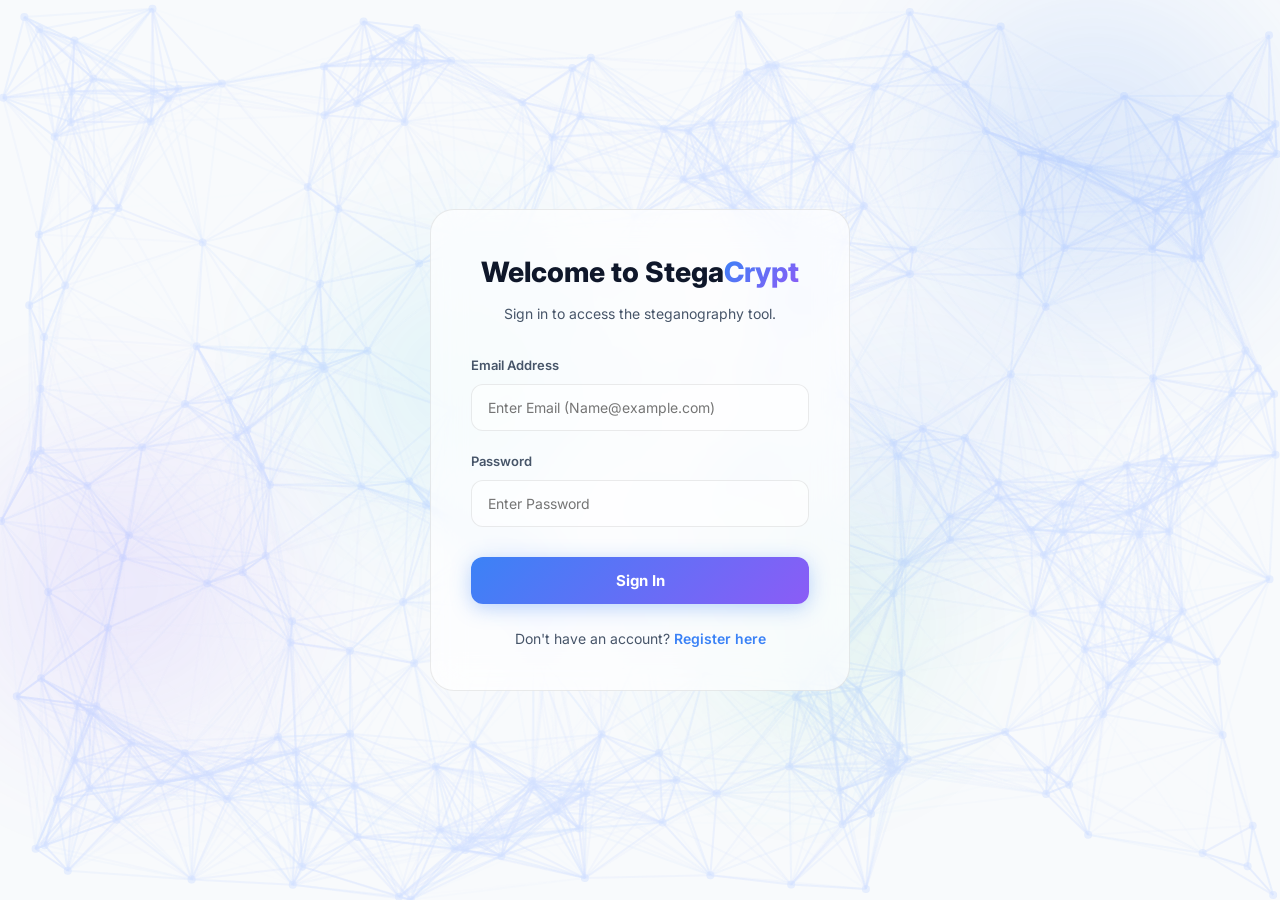
==== index.html @ 2a399cc2 "Add files via upload" ====
<!DOCTYPE html>
<html lang="en">

<head>
    <meta charset="UTF-8" />
    <meta name="viewport" content="width=device-width, initial-scale=1.0" />
    <title>Steganography Tool — Image & PDF</title>
    <meta name="description"
        content="Hide secret messages inside images or PDF files using steganography — fully client-side, no data leaves your browser." />
    <link
        href="https://fonts.googleapis.com/css2?family=Inter:wght@300;400;500;600;700&family=JetBrains+Mono:wght@400;600&display=swap"
        rel="stylesheet" />
    <link rel="icon" href="encryption.png" type="image/png" />
    <link rel="stylesheet" href="style.css" />
</head>

<body>

    <!-- ── Cybersecurity Particle Network Background ── -->
    <canvas id="cyberCanvas" aria-hidden="true"></canvas>

    <!-- ── Animated Background Orbs ── -->
    <div class="bg-orbs" aria-hidden="true">
        <div class="orb orb-1"></div>
        <div class="orb orb-2"></div>
        <div class="orb orb-3"></div>
        <div class="orb orb-4"></div>
        <div class="orb orb-5"></div>
    </div>

    <!-- ── Navigation ── -->
    <nav class="navbar" id="navbar">
        <a href="splash.html" class="nav-brand">
            <span class="nav-name"><span class="brand-stega">Stega</span><span class="brand-crypt">Crypt</span></span>
        </a>
        <div class="nav-links">
            <a href="splash.html#features">Features</a>
            <a href="splash.html#how-it-works">How It Works</a>
            <a href="splash.html#security">Security</a>
            <a href="#" id="logoutBtn" style="color: #ef4444; font-weight: 600; margin-left: 10px; text-decoration: none; cursor: pointer;">Logout</a>
        </div>
    </nav>

    <header class="tool-header">
        <div class="logo-badge animate-in"><span class="dot"></span> Client-Side</div>
        <h1 class="animate-in delay-1">Steganography Tool</h1>
        <p class="tagline animate-in delay-2">Conceal secret messages inside ordinary images <em>or PDF files</em> using secure encoding
        </p>
    </header>

    <div class="card animate-in delay-3">

        <!-- ── Mode Switcher (Image / PDF) ───────────────────────────────── -->
        <div class="mode-switcher">
            <button class="mode-btn active" id="modeImage" onclick="switchMode('image')">
                <span>🖼️</span> Image Mode
            </button>
            <button class="mode-btn" id="modePDF" onclick="switchMode('pdf')">
                <span>📄</span> PDF Mode
            </button>
        </div>

        <!-- ── Encode / Decode Tabs ──────────────────────────────────────── -->
        <div class="tabs">
            <div class="tab active" id="tab-encode" onclick="switchTab('encode')">
                <span class="tab-icon">🔒</span>Encode
            </div>
            <div class="tab" id="tab-decode" onclick="switchTab('decode')">
                <span class="tab-icon">🔓</span>Decode
            </div>
        </div>

        <!-- ══════════════ IMAGE MODE AREA ══════════════════════════════════ -->
        <div id="imageModeArea">

            <!-- IMAGE ENCODE -->
            <div id="img-encodeSection" class="section active">
                <div class="field">
                    <label>Cover Image (PNG / JPG)</label>
                    <div class="file-drop" id="encodeDropZone">
                        <input type="file" id="encodeImage" accept="image/png,image/jpeg"
                            onchange="onEncodeImageChange()" />
                        <div class="file-drop-icon">🖼️</div>
                        <div class="file-drop-text">Drop image here or <span>browse</span></div>
                        <div class="file-name" id="encodeFileName"></div>
                    </div>
                    <div class="preview-wrap" id="encodePreviewWrap">
                        <img id="encodePreview" alt="Cover image preview" />
                    </div>
                    <div class="capacity-wrap" id="capacityWrap">
                        <div class="capacity-label">
                            <span>Message capacity used</span>
                            <span id="capacityPct">0%</span>
                        </div>
                        <div class="capacity-bar-bg">
                            <div class="capacity-bar" id="capacityBar"></div>
                        </div>
                    </div>
                </div>

                <div class="field">
                    <label>Secret Message</label>
                    <textarea id="encodeText" placeholder="Type your secret message here…"
                        oninput="updateCapacity()"></textarea>
                    <div class="char-info">
                        <span class="char-count" id="charCount">0 chars</span>
                    </div>
                </div>

                <button class="btn" onclick="encode()" id="encodeBtn">🔒 &nbsp;Encode Message</button>

                <!-- Post-Encode Result Panel -->
                <div class="encode-result" id="imgEncodeResult">
                    <div class="result-title">Encoded Successfully</div>

                    <div class="key-display">
                        <div class="key-display-label">🔑 Your Secret Key</div>
                        <div class="key-display-box">
                            <span class="key-display-value" id="imgGeneratedKey"></span>
                            <button class="key-copy-btn" onclick="copyKey('imgGeneratedKey', this)">📋 Copy</button>
                        </div>
                        <div class="key-save-hint">⚠️ Save this key — the receiver needs it to decode. This is your only
                            copy.</div>
                    </div>

                    <div class="action-group">
                        <button class="btn-action btn-download" onclick="downloadEncodedImage()">📥 Download
                            Image</button>
                    </div>

                    <div class="email-section">
                        <div class="email-section-label">📧 Share Key via Gmail</div>
                        <div class="email-input-row">
                            <input type="email" id="imgReceiverEmail" placeholder="Receiver's email address…" />
                            <button class="email-send-btn" onclick="sendImageViaGmail()">Open Gmail ✉️</button>
                        </div>
                        <div class="email-note">Opens Gmail with the key pre-filled. You'll need to attach the
                            downloaded encoded image before sending.</div>
                    </div>
                </div>
            </div>

            <!-- IMAGE DECODE -->
            <div id="img-decodeSection" class="section">
                <div class="field">
                    <label>Encoded Image (PNG only)</label>
                    <div class="file-drop" id="decodeDropZone">
                        <input type="file" id="decodeImage" accept="image/png" onchange="onDecodeImageChange()" />
                        <div class="file-drop-icon">🔍</div>
                        <div class="file-drop-text">Drop encoded PNG here or <span>browse</span></div>
                        <div class="file-name" id="decodeFileName"></div>
                    </div>
                    <div class="preview-wrap" id="decodePreviewWrap">
                        <img id="decodePreview" alt="Encoded image preview" />
                    </div>
                </div>

                <div class="field key-field">
                    <label>🔑 Secret Key <span class="key-hint">(must match the key used during encoding)</span></label>
                    <div class="key-input-wrap">
                        <input type="password" id="decodeKey" placeholder="Enter the secret key…" autocomplete="off" />
                        <button type="button" class="key-toggle" onclick="toggleKeyVisibility('decodeKey', this)"
                            title="Show/Hide key">👁️</button>
                    </div>
                </div>

                <div class="field">
                    <label>Revealed Message</label>
                    <textarea id="decodeText" readonly placeholder="Decoded message will appear here…"></textarea>
                </div>

                <button class="btn btn-decode" onclick="decode()" id="decodeBtn">🔓 &nbsp;Decode Image</button>
            </div>

        </div><!-- end #imageModeArea -->

        <!-- ══════════════ PDF MODE AREA ═════════════════════════════════════ -->
        <div id="pdfModeArea" style="display:none;">

            <!-- PDF ENCODE -->
            <div id="pdf-encodeSection" class="section active">
                <div class="field">
                    <label>Cover PDF File</label>
                    <div class="file-drop" id="pdfEncodeDropZone">
                        <input type="file" id="encodePDF" accept="application/pdf" onchange="onEncodePDFChange()" />
                        <div class="file-drop-icon">📄</div>
                        <div class="file-drop-text">Drop PDF here or <span>browse</span></div>
                        <div class="file-name" id="pdfEncodeFileName"></div>
                    </div>
                    <div class="capacity-note" id="pdfCapacityNote" style="display:none;"></div>
                </div>

                <div class="field">
                    <label>Secret Message</label>
                    <textarea id="pdfEncodeMsg" placeholder="Type your secret message here…"
                        oninput="updatePDFCapacity()"></textarea>
                    <div class="char-info">
                        <span class="char-count" id="pdfCharCount">0 chars</span>
                    </div>
                </div>

                <button class="btn" onclick="encodePDF()" id="pdfEncodeBtn">📄 &nbsp;Encode Message</button>

                <!-- Post-Encode Result Panel -->
                <div class="encode-result" id="pdfEncodeResult">
                    <div class="result-title">Encoded Successfully</div>

                    <div class="key-display">
                        <div class="key-display-label">🔑 Your Secret Key</div>
                        <div class="key-display-box">
                            <span class="key-display-value" id="pdfGeneratedKey"></span>
                            <button class="key-copy-btn" onclick="copyKey('pdfGeneratedKey', this)">📋 Copy</button>
                        </div>
                        <div class="key-save-hint">⚠️ Save this key — the receiver needs it to decode. This is your only
                            copy.</div>
                    </div>

                    <div class="action-group">
                        <button class="btn-action btn-download" onclick="downloadEncodedPDF()">📥 Download PDF</button>
                    </div>

                    <div class="email-section">
                        <div class="email-section-label">📧 Share Key via Gmail</div>
                        <div class="email-input-row">
                            <input type="email" id="pdfReceiverEmail" placeholder="Receiver's email address…" />
                            <button class="email-send-btn" onclick="sendPDFViaGmail()">Open Gmail ✉️</button>
                        </div>
                        <div class="email-note">Opens Gmail with the key pre-filled. You'll need to attach the
                            downloaded encoded PDF before sending.</div>
                    </div>
                </div>
            </div>

            <!-- PDF DECODE -->
            <div id="pdf-decodeSection" class="section">
                <div class="field">
                    <label>Encoded PDF File</label>
                    <div class="file-drop" id="pdfDecodeDropZone">
                        <input type="file" id="decodePDF" accept="application/pdf" onchange="onDecodePDFChange()" />
                        <div class="file-drop-icon">🔍</div>
                        <div class="file-drop-text">Drop encoded PDF here or <span>browse</span></div>
                        <div class="file-name" id="pdfDecodeFileName"></div>
                    </div>
                </div>

                <div class="field key-field">
                    <label>🔑 Secret Key <span class="key-hint">(must match the key used during encoding)</span></label>
                    <div class="key-input-wrap">
                        <input type="password" id="pdfDecodeKey" placeholder="Enter the secret key…"
                            autocomplete="off" />
                        <button type="button" class="key-toggle" onclick="toggleKeyVisibility('pdfDecodeKey', this)"
                            title="Show/Hide key">👁️</button>
                    </div>
                </div>

                <div class="field">
                    <label>Revealed Message</label>
                    <textarea id="pdfDecodeText" readonly placeholder="Decoded message will appear here…"></textarea>
                </div>

                <button class="btn btn-decode" onclick="decodePDF()" id="pdfDecodeBtn">🔓 &nbsp;Decode PDF</button>
            </div>

        </div><!-- end #pdfModeArea -->

        <div id="status"></div>

        <div class="info-row">
            <div class="info-pill">
                <div class="pill-icon">🔐</div>
                <p>Steganography — hides data within image pixels <em>or</em> PDF binary bytes</p>
            </div>
            <div class="info-pill">
                <div class="pill-icon">🌐</div>
                <p>100% in-browser — your files never leave your device</p>
            </div>
            <div class="info-pill">
                <div class="pill-icon">📄</div>
                <p>Always use the encoded file for decoding; re-compression breaks the hidden data</p>
            </div>
        </div>
    </div>

    <!-- ══════════════ FOOTER ══════════════ -->
    <footer>
        <div class="footer-inner">
            <div class="footer-brand">
                <span class="brand-stega">Stega</span><span class="brand-crypt">Crypt</span>
            </div>
            <p class="footer-credit">Built by Eshaan Shetty &mdash; MCA Mini Project</p>
        </div>
    </footer>

    <canvas id="canvas"></canvas>

    <!-- ── Authentication Logic ── -->
    <script>
        // Check if user is logged in
        if (localStorage.getItem('stegacrypt_logged_in') !== 'true') {
            window.location.href = 'login.html';
        }

        // Logout functionality
        const logoutBtn = document.getElementById('logoutBtn');
        if (logoutBtn) {
            logoutBtn.addEventListener('click', (e) => {
                e.preventDefault();
                localStorage.removeItem('stegacrypt_logged_in');
                window.location.href = 'login.html';
            });
        }
    </script>

    <script src="script.js"></script>

    <!-- ── Visual Scripts (Scroll & Particles) ── -->
    <script>
        // Navbar background on scroll
        const navbar = document.getElementById('navbar');
        window.addEventListener('scroll', () => {
            navbar.classList.toggle('scrolled', window.scrollY > 50);
        });
    </script>
    <script>
        (() => {
            const canvas = document.getElementById('cyberCanvas');
            const ctx = canvas.getContext('2d');
            let width, height, particles = [];

            // configuration (matching tsParticles config)
            const CONFIG = {
                particleCount: 160,
                particleSize: 4,
                particleColor: { r: 212, g: 225, b: 255 },  // #D4E1FF
                particleOpacity: 0.5,
                linkDistance: 200,
                linkColor: { r: 212, g: 225, b: 255 },      // #D4E1FF
                linkOpacity: 0.6,
                linkWidth: 2,
                moveSpeed: 3,
                mouseRepulseDistance: 100,
                mouseRepulseDuration: 0.4,
            };

            let mouse = { x: -9999, y: -9999 };

            function resize() {
                width = window.innerWidth;
                height = window.innerHeight;
                canvas.width = width;
                canvas.height = height;
                initParticles();
            }

            class Particle {
                constructor() {
                    this.x = Math.random() * width;
                    this.y = Math.random() * height;
                    const angle = Math.random() * Math.PI * 2;
                    this.vx = Math.cos(angle) * (Math.random() * 0.5 + 0.1) * CONFIG.moveSpeed;
                    this.vy = Math.sin(angle) * (Math.random() * 0.5 + 0.1) * CONFIG.moveSpeed;
                    
                    this.baseVx = this.vx;
                    this.baseVy = this.vy;
                }

                update() {
                    // Mouse repulse logic
                    const dx = this.x - mouse.x;
                    const dy = this.y - mouse.y;
                    const distSq = dx * dx + dy * dy;
                    const repulseRadiusSq = CONFIG.mouseRepulseDistance * CONFIG.mouseRepulseDistance;

                    if (distSq < repulseRadiusSq && distSq > 0) {
                        const dist = Math.sqrt(distSq);
                        const force = (CONFIG.mouseRepulseDistance - dist) / CONFIG.mouseRepulseDistance;
                        const nx = dx / dist;
                        const ny = dy / dist;
                        
                        this.vx += nx * force * 5;
                        this.vy += ny * force * 5;
                    } else {
                        // Gradual return to base velocity
                        this.vx += (this.baseVx - this.vx) * 0.05;
                        this.vy += (this.baseVy - this.vy) * 0.05;
                    }

                    this.x += this.vx;
                    this.y += this.vy;

                    // Bounce off edges
                    if (this.x < 0) { this.x = 0; this.vx *= -1; this.baseVx *= -1; }
                    if (this.x > width) { this.x = width; this.vx *= -1; this.baseVx *= -1; }
                    if (this.y < 0) { this.y = 0; this.vy *= -1; this.baseVy *= -1; }
                    if (this.y > height) { this.y = height; this.vy *= -1; this.baseVy *= -1; }
                }

                draw() {
                    ctx.beginPath();
                    ctx.arc(this.x, this.y, CONFIG.particleSize, 0, Math.PI * 2);
                    ctx.fillStyle = `rgba(${CONFIG.particleColor.r}, ${CONFIG.particleColor.g}, ${CONFIG.particleColor.b}, ${CONFIG.particleOpacity})`;
                    ctx.fill();
                }
            }

            function initParticles() {
                particles = [];
                // Scale count based on screen area to maintain density
                const area = width * height;
                const baseArea = 1920 * 1080;
                const scaledCount = Math.max(50, Math.floor(CONFIG.particleCount * (area / baseArea)));
                
                for (let i = 0; i < scaledCount; i++) {
                    particles.push(new Particle());
                }
            }

            function drawLines() {
                for (let i = 0; i < particles.length; i++) {
                    for (let j = i + 1; j < particles.length; j++) {
                        const dx = particles[i].x - particles[j].x;
                        const dy = particles[i].y - particles[j].y;
                        const distSq = dx * dx + dy * dy;
                        const maxDistSq = CONFIG.linkDistance * CONFIG.linkDistance;

                        if (distSq < maxDistSq) {
                            const opacity = (1 - Math.sqrt(distSq) / CONFIG.linkDistance) * CONFIG.linkOpacity;
                            ctx.beginPath();
                            ctx.moveTo(particles[i].x, particles[i].y);
                            ctx.lineTo(particles[j].x, particles[j].y);
                            ctx.strokeStyle = `rgba(${CONFIG.linkColor.r}, ${CONFIG.linkColor.g}, ${CONFIG.linkColor.b}, ${opacity})`;
                            ctx.lineWidth = CONFIG.linkWidth;
                            ctx.stroke();
                        }
                    }
                }
            }

            function animate() {
                ctx.clearRect(0, 0, width, height);
                
                particles.forEach(p => p.update());
                drawLines();
                particles.forEach(p => p.draw());

                requestAnimationFrame(animate);
            }

            window.addEventListener('mousemove', e => {
                mouse.x = e.clientX;
                mouse.y = e.clientY;
            });

            window.addEventListener('mouseleave', () => {
                mouse.x = -9999;
                mouse.y = -9999;
            });

            window.addEventListener('resize', () => {
                resize();
            });

            resize();
            animate();
        })();
    </script>
</body>

</html>
---- style.css ----
:root {
    --bg: #f8fafc;
    --surface: #ffffff;
    --surface-glass: rgba(255, 255, 255, 0.7);
    --surface2: #f1f5f9;
    --surface2-glass: rgba(241, 245, 249, 0.7);
    --surface3: #e2e8f0;
    --border: #cbd5e1;
    --border-glass: rgba(0, 0, 0, 0.08);
    --border-glow: rgba(59, 130, 246, 0.35);
    --accent: #3b82f6;
    --accent2: #10b981;
    --accent-glow: rgba(59, 130, 246, 0.15);
    --danger: #ef4444;
    --text: #0f172a;
    --muted: #64748b;
    --accent-purple: #8b5cf6;
    --mono: 'JetBrains Mono', monospace;
    --sans: 'Inter', sans-serif;
}

*,
*::before,
*::after {
    box-sizing: border-box;
    margin: 0;
    padding: 0;
}

body {
    font-family: var(--sans);
    background-color: var(--bg);
    color: var(--text);
    min-height: 100vh;
    display: flex;
    flex-direction: column;
    align-items: center;
    padding: 100px 16px 60px; /* Increased top padding for fixed navbar */
}

/* ── Interactive Geometric Mesh Canvas ── */
#cyberCanvas {
    position: fixed;
    top: 0;
    left: 0;
    width: 100vw;
    height: 100vh;
    z-index: 0;
    pointer-events: none;
}

/* ── Animated Background Orbs ── */
.bg-orbs {
    position: fixed;
    inset: 0;
    z-index: 0;
    pointer-events: none;
    overflow: hidden;
}

.orb {
    position: absolute;
    border-radius: 50%;
    filter: blur(60px);
    opacity: 0.6;
    animation: orbFloat 20s ease-in-out infinite;
}

.orb-1 {
    width: 500px;
    height: 500px;
    background: radial-gradient(circle, rgba(59, 130, 246, 0.3), transparent 70%);
    top: -10%;
    right: -5%;
    animation-duration: 22s;
}

.orb-2 {
    width: 450px;
    height: 450px;
    background: radial-gradient(circle, rgba(139, 92, 246, 0.25), transparent 70%);
    bottom: 10%;
    left: -8%;
    animation-duration: 18s;
    animation-delay: -5s;
}

.orb-3 {
    width: 350px;
    height: 350px;
    background: radial-gradient(circle, rgba(16, 185, 129, 0.2), transparent 70%);
    top: 50%;
    left: 50%;
    animation-duration: 25s;
    animation-delay: -10s;
}

.orb-4 {
    width: 400px;
    height: 400px;
    background: radial-gradient(circle, rgba(6, 182, 212, 0.2), transparent 70%);
    top: 20%;
    left: 20%;
    animation-duration: 28s;
    animation-delay: -8s;
}

.orb-5 {
    width: 350px;
    height: 350px;
    background: radial-gradient(circle, rgba(59, 130, 246, 0.18), transparent 70%);
    bottom: 30%;
    right: 15%;
    animation-duration: 20s;
    animation-delay: -12s;
}

@keyframes orbFloat {

    0%,
    100% {
        transform: translate(0, 0) scale(1);
    }

    25% {
        transform: translate(30px, -40px) scale(1.05);
    }

    50% {
        transform: translate(-20px, 20px) scale(0.95);
    }

    75% {
        transform: translate(15px, 35px) scale(1.02);
    }
}

/* ── Navbar ── */
.navbar {
    position: fixed;
    top: 0;
    left: 0;
    right: 0;
    z-index: 1000;
    display: flex;
    align-items: center;
    justify-content: space-between;
    padding: 16px 40px;
    border-bottom: 1px solid rgba(0, 0, 0, 0.15);
    transition: background .4s, backdrop-filter .4s, box-shadow .4s, padding .3s, border-color .4s;
}

.navbar.scrolled {
    background: rgba(248, 250, 252, 0.88);
    backdrop-filter: blur(20px);
    -webkit-backdrop-filter: blur(20px);
    box-shadow: 0 1px 3px rgba(0, 0, 0, 0.06);
    border-bottom: 1px solid rgba(0, 0, 0, 0.2);
    padding: 12px 40px;
}

.nav-brand {
    display: flex;
    align-items: center;
    gap: 10px;
    font-weight: 700;
    font-size: 18px;
    letter-spacing: -0.5px;
    text-decoration: none;
    color: var(--text);
    transition: transform .25s ease, opacity .25s;
}

.nav-brand:hover {
    transform: scale(1.08);
    opacity: 0.85;
}

.brand-stega {
    color: var(--text);
}

.brand-crypt {
    background: linear-gradient(135deg, var(--accent), var(--accent-purple));
    -webkit-background-clip: text;
    -webkit-text-fill-color: transparent;
    background-clip: text;
}

.nav-links {
    display: flex;
    align-items: center;
    gap: 32px;
}

.nav-links a {
    color: var(--muted);
    text-decoration: none;
    font-size: 14px;
    font-weight: 600;
    letter-spacing: 0.2px;
    transition: color .25s;
}

.nav-links a:hover {
    color: var(--accent);
}

/* ── Header ── */
.tool-header {
    text-align: center;
    margin-bottom: 36px;
    position: relative;
    z-index: 1;
}

.back-link {
    display: inline-flex;
    align-items: center;
    gap: 6px;
    font-size: 12px;
    font-weight: 500;
    color: var(--accent);
    text-decoration: none;
    margin-bottom: 14px;
    padding: 6px 14px;
    border-radius: 8px;
    transition: background .25s, color .25s;
}

.back-link:hover {
    background: var(--accent-glow);
    color: #2563eb;
}

.back-link {
    display: inline-flex;
    align-items: center;
    gap: 6px;
    font-size: 12px;
    font-weight: 500;
    color: var(--accent);
    text-decoration: none;
    margin-bottom: 14px;
    padding: 6px 14px;
    border-radius: 8px;
    transition: background .25s, color .25s;
}

.back-link:hover {
    background: var(--accent-glow);
    color: #2563eb;
}

.logo-badge {
    display: inline-flex;
    align-items: center;
    gap: 8px;
    background: var(--surface2);
    border: 1px solid var(--border);
    border-radius: 50px;
    padding: 6px 16px;
    margin-bottom: 20px;
    font-size: 11px;
    font-weight: 600;
    letter-spacing: 2px;
    color: var(--accent);
    text-transform: uppercase;
}

.logo-badge .dot {
    width: 7px;
    height: 7px;
    border-radius: 50%;
    background: var(--accent2);
    box-shadow: 0 0 8px var(--accent2);
    animation: pulse 2s infinite;
}

@keyframes pulse {

    0%,
    100% {
        opacity: 1;
        transform: scale(1)
    }

    50% {
        opacity: .6;
        transform: scale(1.3)
    }
}

h1 {
    font-size: clamp(26px, 5vw, 42px);
    font-weight: 700;
    letter-spacing: -1px;
    line-height: 1.15;
    background: linear-gradient(135deg, #0f172a 30%, var(--accent));
    -webkit-background-clip: text;
    -webkit-text-fill-color: transparent;
    background-clip: text;
}

.tagline {
    color: var(--muted);
    font-size: 14px;
    margin-top: 8px;
    letter-spacing: 0.3px;
}

/* ── Entrance animations ── */
.animate-in {
    opacity: 0;
    transform: translateY(24px);
    animation: fadeInUp 0.8s ease-out forwards;
}

.delay-1 {
    animation-delay: 0.15s;
}

.delay-2 {
    animation-delay: 0.3s;
}

.delay-3 {
    animation-delay: 0.45s;
}

@keyframes fadeInUp {
    to {
        opacity: 1;
        transform: translateY(0);
    }
}

/* ── Card ── */
.card {
    width: 100%;
    max-width: 640px;
    background: var(--surface-glass);
    backdrop-filter: blur(20px);
    -webkit-backdrop-filter: blur(20px);
    border: 1px solid var(--border-glass);
    border-radius: 16px;
    box-shadow: 0 8px 32px rgba(0, 0, 0, 0.04);
    overflow: hidden;
    position: relative;
    z-index: 1;
}

/* ── Tabs ── */
.tabs {
    display: grid;
    grid-template-columns: 1fr 1fr;
    border-bottom: 1px solid var(--border);
}

.tab {
    padding: 16px;
    text-align: center;
    font-weight: 600;
    font-size: 13px;
    letter-spacing: 1.2px;
    text-transform: uppercase;
    cursor: pointer;
    color: var(--muted);
    transition: color .25s, background .25s;
    position: relative;
}

.tab:first-child {
    border-right: 1px solid var(--border);
}

.tab::after {
    content: '';
    position: absolute;
    bottom: 0;
    left: 50%;
    right: 50%;
    height: 2px;
    background: var(--accent);
    transition: left .3s, right .3s;
    border-radius: 2px 2px 0 0;
}

.tab.active {
    color: var(--accent);
    background: var(--accent-glow);
}

.tab.active::after {
    left: 20%;
    right: 20%;
}

/* ── Tab Icons ── */
.tab-icon {
    margin-right: 6px;
    font-size: 15px;
}

/* ── Sections ── */
.section {
    display: none;
    padding: 28px;
}

.section.active {
    display: block;
}

/* ── Form Elements ── */
.field {
    margin-bottom: 22px;
}

.field label {
    display: block;
    font-size: 12px;
    font-weight: 600;
    letter-spacing: 0.8px;
    text-transform: uppercase;
    color: var(--muted);
    margin-bottom: 8px;
}

.file-drop {
    border: 2px dashed var(--border);
    border-radius: 10px;
    padding: 28px 20px;
    text-align: center;
    cursor: pointer;
    transition: border-color .25s, background .25s;
    background: var(--surface2);
    position: relative;
}

.file-drop:hover,
.file-drop.drag-over {
    border-color: var(--accent);
    background: var(--accent-glow);
}

.file-drop input[type="file"] {
    position: absolute;
    inset: 0;
    opacity: 0;
    cursor: pointer;
    width: 100%;
    height: 100%;
}

.file-drop-icon {
    font-size: 32px;
    margin-bottom: 8px;
}

.file-drop-text {
    font-size: 13px;
    color: var(--muted);
}

.file-drop-text span {
    color: var(--accent);
    font-weight: 600;
}

.file-name {
    margin-top: 10px;
    font-family: var(--mono);
    font-size: 12px;
    color: var(--accent2);
    display: none;
}

.preview-wrap {
    margin-top: 12px;
    display: none;
    border-radius: 8px;
    overflow: hidden;
    border: 1px solid var(--border);
}

.preview-wrap img {
    width: 100%;
    max-height: 200px;
    object-fit: contain;
    background: var(--surface2);
    display: block;
}

textarea {
    width: 100%;
    height: 110px;
    background: var(--surface-glass);
    color: var(--text);
    border: 1px solid var(--border);
    border-radius: 10px;
    padding: 12px 14px;
    font-family: var(--mono);
    font-size: 13px;
    resize: vertical;
    transition: border-color .25s, box-shadow .25s;
    line-height: 1.6;
}

textarea:focus {
    outline: none;
    border-color: var(--accent);
    box-shadow: 0 0 0 3px var(--accent-glow);
}

textarea[readonly] {
    cursor: default;
    background: var(--surface2);
}

/* ── Char counter ── */
.char-info {
    display: flex;
    justify-content: flex-end;
    margin-top: 5px;
}

.char-count {
    font-size: 11px;
    color: var(--muted);
    font-family: var(--mono);
}

/* ── Button ── */
.btn {
    width: 100%;
    padding: 14px;
    background: linear-gradient(135deg, var(--accent), #2563eb);
    color: #ffffff;
    border: none;
    border-radius: 10px;
    font-family: var(--sans);
    font-size: 14px;
    font-weight: 700;
    cursor: pointer;
    letter-spacing: 0.5px;
    transition: opacity .25s, transform .15s, box-shadow .25s;
    box-shadow: 0 4px 14px rgba(59, 130, 246, 0.3);
    position: relative;
    overflow: hidden;
}

.btn::before {
    content: '';
    position: absolute;
    inset: 0;
    background: rgba(255, 255, 255, 0);
    transition: background .2s;
}

.btn:hover {
    opacity: .92;
    transform: translateY(-1px);
    box-shadow: 0 6px 20px rgba(59, 130, 246, 0.4);
}

.btn:active {
    transform: translateY(0);
}

.btn:disabled {
    opacity: .45;
    cursor: not-allowed;
    transform: none;
}

.btn-decode {
    background: linear-gradient(135deg, var(--accent2), #059669);
    box-shadow: 0 4px 14px rgba(16, 185, 129, 0.3);
}

.btn-decode:hover {
    box-shadow: 0 6px 20px rgba(16, 185, 129, 0.4);
}

/* ── Status ── */
#status {
    margin: 0 28px 28px;
    min-height: 0;
    border-radius: 10px;
    font-size: 13px;
    font-weight: 500;
    transition: all .3s;
    overflow: hidden;
}

.status-inner {
    padding: 12px 16px;
    display: flex;
    align-items: center;
    gap: 10px;
}

.status-icon {
    font-size: 18px;
    flex-shrink: 0;
}

#status.success .status-inner {
    background: rgba(16, 185, 129, 0.1);
    border: 1px solid rgba(16, 185, 129, 0.3);
    color: #059669;
    border-radius: 10px;
}

#status.error .status-inner {
    background: rgba(239, 68, 68, 0.1);
    border: 1px solid rgba(239, 68, 68, 0.3);
    color: var(--danger);
    border-radius: 10px;
}

#status:empty {
    margin-bottom: 0;
}

/* ── Capacity bar ── */
.capacity-wrap {
    margin-top: 8px;
    display: none;
}

.capacity-label {
    font-size: 11px;
    color: var(--muted);
    margin-bottom: 5px;
    display: flex;
    justify-content: space-between;
}

.capacity-bar-bg {
    height: 4px;
    background: var(--surface3);
    border-radius: 4px;
    overflow: hidden;
}

.capacity-bar {
    height: 100%;
    width: 0%;
    background: var(--accent2);
    border-radius: 4px;
    transition: width .4s, background .4s;
}

.capacity-bar.warn {
    background: #f59e0b;
}

.capacity-bar.danger {
    background: var(--danger);
}

/* ── How it works ── */
.info-row {
    display: flex;
    gap: 16px;
    padding: 20px 28px;
    border-top: 1px solid var(--border);
}

.info-pill {
    flex: 1;
    background: var(--surface2);
    border-radius: 10px;
    padding: 14px;
    text-align: center;
    border: 1px solid var(--border);
}

.info-pill .pill-icon {
    font-size: 22px;
    margin-bottom: 6px;
}

.info-pill p {
    font-size: 11px;
    color: var(--muted);
    line-height: 1.5;
}

#canvas {
    display: none;
}

/* ── Footer ── */
footer {
    position: relative;
    z-index: 1;
    border-top: 1px solid rgba(0, 0, 0, 0.15);
    padding: 40px 24px;
    margin-top: 60px;
    width: calc(100% + 32px);
    margin-left: -16px;
    margin-right: -16px;
}

.footer-inner {
    max-width: 1200px;
    margin: 0 auto;
    display: flex;
    flex-direction: column;
    align-items: center;
    justify-content: center;
    text-align: center;
}

.footer-brand {
    display: inline-flex;
    align-items: center;
    font-size: 16px;
    font-weight: 700;
    margin-bottom: 12px;
}

.footer-credit {
    font-size: 13px;
    color: var(--muted);
    font-weight: 500;
}

footer a {
    color: var(--accent);
    text-decoration: none;
}

/* ── Mode Switcher (Image / PDF) ── */
.mode-switcher {
    display: flex;
    gap: 10px;
    padding: 14px 20px;
    background: rgba(255, 255, 255, 0.4);
    border-bottom: 1px solid var(--border-glass);
    border-radius: 16px 16px 0 0;
}

.mode-btn {
    flex: 1;
    display: flex;
    align-items: center;
    justify-content: center;
    gap: 8px;
    padding: 10px 16px;
    border: 1.5px solid var(--border);
    border-radius: 10px;
    background: var(--surface2);
    color: var(--muted);
    font-family: var(--sans);
    font-size: 13px;
    font-weight: 600;
    cursor: pointer;
    letter-spacing: 0.4px;
    transition: border-color .25s, background .25s, color .25s, box-shadow .25s;
}

.mode-btn:hover {
    border-color: var(--accent);
    color: var(--accent);
    background: var(--accent-glow);
}

.mode-btn.active {
    border-color: var(--accent);
    background: var(--accent-glow);
    color: var(--accent);
    box-shadow: 0 0 0 3px var(--accent-glow);
}

/* ── PDF Capacity Note ── */
.capacity-note {
    margin-top: 8px;
    font-size: 11.5px;
    color: var(--muted);
    font-family: var(--mono);
    background: var(--surface2);
    border: 1px solid var(--border);
    border-radius: 8px;
    padding: 8px 12px;
    display: none;
}

/* ── Secret Key Field ── */
.key-field label {
    color: #7c3aed !important;
    /* purple tint to distinguish it */
}

.key-hint {
    font-size: 10px;
    font-weight: 400;
    color: var(--muted);
    text-transform: none;
    letter-spacing: 0;
    margin-left: 4px;
}

.key-input-wrap {
    display: flex;
    align-items: center;
    gap: 8px;
    background: var(--surface);
    border: 1.5px solid #7c3aed;
    border-radius: 10px;
    padding: 0 12px 0 0;
    transition: box-shadow .25s, border-color .25s;
    overflow: hidden;
}

.key-input-wrap:focus-within {
    box-shadow: 0 0 0 3px rgba(124, 58, 237, 0.15);
    border-color: #6d28d9;
}

.key-input-wrap input {
    flex: 1;
    border: none;
    outline: none;
    background: transparent;
    font-family: var(--mono);
    font-size: 13px;
    color: var(--text);
    padding: 12px 0 12px 14px;
    letter-spacing: 1px;
}

.key-input-wrap input::placeholder {
    color: var(--muted);
    letter-spacing: 0;
}

.key-toggle {
    background: none;
    border: none;
    cursor: pointer;
    font-size: 16px;
    padding: 4px;
    line-height: 1;
    opacity: .7;
    transition: opacity .2s, transform .2s;
    flex-shrink: 0;
}

.key-toggle:hover {
    opacity: 1;
    transform: scale(1.1);
}

/* ══════════════════════════════════════════════════════════════════════════════
   POST-ENCODE RESULT PANEL
   ══════════════════════════════════════════════════════════════════════════════ */

.encode-result {
    display: none;
    margin-top: 22px;
    padding: 22px;
    background: linear-gradient(135deg, rgba(16, 185, 129, 0.06), rgba(59, 130, 246, 0.06));
    border: 1.5px solid rgba(16, 185, 129, 0.25);
    border-radius: 14px;
    animation: slideIn .4s ease-out;
}

.encode-result.visible {
    display: block;
}

@keyframes slideIn {
    from {
        opacity: 0;
        transform: translateY(12px);
    }

    to {
        opacity: 1;
        transform: translateY(0);
    }
}

.encode-result .result-title {
    font-size: 13px;
    font-weight: 700;
    color: var(--accent2);
    text-transform: uppercase;
    letter-spacing: 1.2px;
    margin-bottom: 16px;
    display: flex;
    align-items: center;
    gap: 8px;
}

.encode-result .result-title::before {
    content: '✅';
    font-size: 16px;
}

/* ── Key Display Box ── */
.key-display {
    margin-bottom: 18px;
}

.key-display-label {
    font-size: 11px;
    font-weight: 600;
    color: #7c3aed;
    text-transform: uppercase;
    letter-spacing: 0.8px;
    margin-bottom: 8px;
    display: flex;
    align-items: center;
    gap: 6px;
}

.key-display-box {
    display: flex;
    align-items: center;
    gap: 8px;
    background: var(--surface);
    border: 1.5px solid #7c3aed;
    border-radius: 10px;
    padding: 10px 14px;
    position: relative;
}

.key-display-value {
    flex: 1;
    font-family: var(--mono);
    font-size: 15px;
    font-weight: 600;
    color: var(--text);
    letter-spacing: 2px;
    user-select: all;
    word-break: break-all;
}

.key-copy-btn {
    background: linear-gradient(135deg, #7c3aed, #6d28d9);
    color: #fff;
    border: none;
    border-radius: 8px;
    padding: 8px 14px;
    font-family: var(--sans);
    font-size: 12px;
    font-weight: 600;
    cursor: pointer;
    transition: opacity .2s, transform .15s, box-shadow .2s;
    white-space: nowrap;
    display: flex;
    align-items: center;
    gap: 6px;
    box-shadow: 0 2px 8px rgba(124, 58, 237, 0.3);
}

.key-copy-btn:hover {
    opacity: .9;
    transform: translateY(-1px);
    box-shadow: 0 4px 12px rgba(124, 58, 237, 0.4);
}

.key-copy-btn:active {
    transform: scale(.97);
}

.key-copy-btn.copied {
    background: linear-gradient(135deg, var(--accent2), #059669);
    box-shadow: 0 2px 8px rgba(16, 185, 129, 0.3);
}

.key-save-hint {
    font-size: 10.5px;
    color: var(--muted);
    margin-top: 6px;
    font-style: italic;
}

/* ── Action Buttons Group ── */
.action-group {
    display: flex;
    gap: 10px;
    margin-bottom: 16px;
}

.action-group .btn-action {
    flex: 1;
    display: flex;
    align-items: center;
    justify-content: center;
    gap: 8px;
    padding: 12px 16px;
    border: none;
    border-radius: 10px;
    font-family: var(--sans);
    font-size: 13px;
    font-weight: 600;
    cursor: pointer;
    transition: opacity .2s, transform .15s, box-shadow .25s;
    letter-spacing: 0.3px;
}

.btn-download {
    background: linear-gradient(135deg, var(--accent), #2563eb);
    color: #fff;
    box-shadow: 0 3px 12px rgba(59, 130, 246, 0.3);
}

.btn-download:hover {
    opacity: .92;
    transform: translateY(-1px);
    box-shadow: 0 5px 16px rgba(59, 130, 246, 0.4);
}

.btn-email-open {
    background: linear-gradient(135deg, #ea580c, #dc2626);
    color: #fff;
    box-shadow: 0 3px 12px rgba(234, 88, 12, 0.3);
}

.btn-email-open:hover {
    opacity: .92;
    transform: translateY(-1px);
    box-shadow: 0 5px 16px rgba(234, 88, 12, 0.4);
}

/* ── Email Section ── */
.email-section {
    border-top: 1px solid var(--border);
    padding-top: 16px;
}

.email-section-label {
    font-size: 11px;
    font-weight: 600;
    color: var(--muted);
    text-transform: uppercase;
    letter-spacing: 0.8px;
    margin-bottom: 8px;
}

.email-input-row {
    display: flex;
    gap: 8px;
    align-items: stretch;
}

.email-input-row input[type="email"] {
    flex: 1;
    border: 1.5px solid var(--border);
    border-radius: 10px;
    padding: 10px 14px;
    font-family: var(--sans);
    font-size: 13px;
    color: var(--text);
    background: var(--surface);
    outline: none;
    transition: border-color .25s, box-shadow .25s;
}

.email-input-row input[type="email"]:focus {
    border-color: #ea580c;
    box-shadow: 0 0 0 3px rgba(234, 88, 12, 0.12);
}

.email-input-row input[type="email"]::placeholder {
    color: var(--muted);
}

.email-send-btn {
    background: linear-gradient(135deg, #ea580c, #dc2626);
    color: #fff;
    border: none;
    border-radius: 10px;
    padding: 10px 18px;
    font-family: var(--sans);
    font-size: 13px;
    font-weight: 600;
    cursor: pointer;
    transition: opacity .2s, transform .15s, box-shadow .2s;
    white-space: nowrap;
    display: flex;
    align-items: center;
    gap: 6px;
    box-shadow: 0 2px 10px rgba(234, 88, 12, 0.25);
}

.email-send-btn:hover {
    opacity: .92;
    transform: translateY(-1px);
    box-shadow: 0 4px 14px rgba(234, 88, 12, 0.35);
}

.email-note {
    font-size: 10px;
    color: var(--muted);
    margin-top: 8px;
    font-style: italic;
    line-height: 1.5;
}

/* ── Responsive ── */
@media (max-width: 520px) {
    .action-group {
        flex-direction: column;
    }

    .email-input-row {
        flex-direction: column;
    }

    .email-send-btn {
        justify-content: center;
    }
}
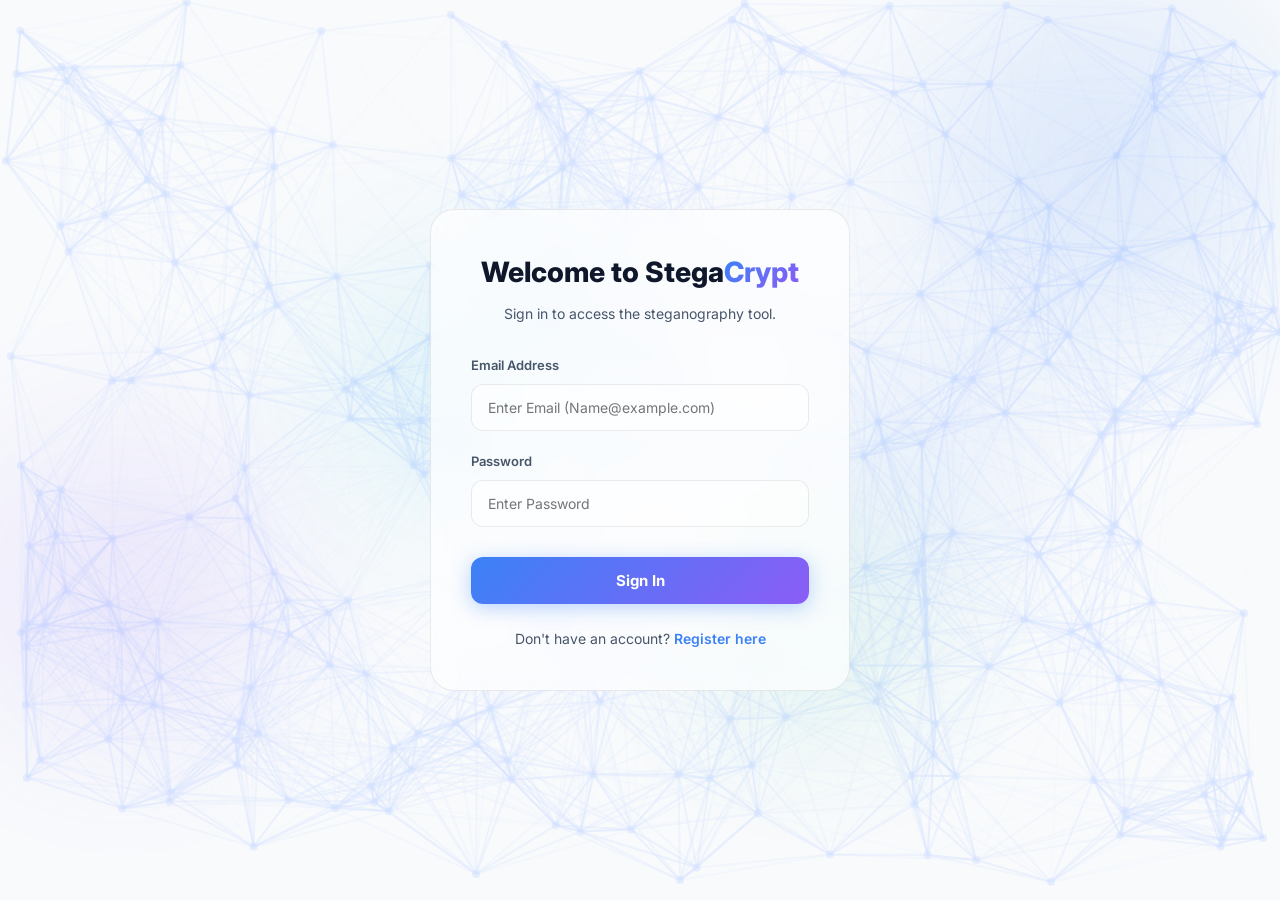
==== commit 64fa1c7b: "Rename file name" ====
--- a/index.html
+++ b/index.html
@@ -466,4 +466,4 @@
     </script>
 </body>
 
-</html>+</html>
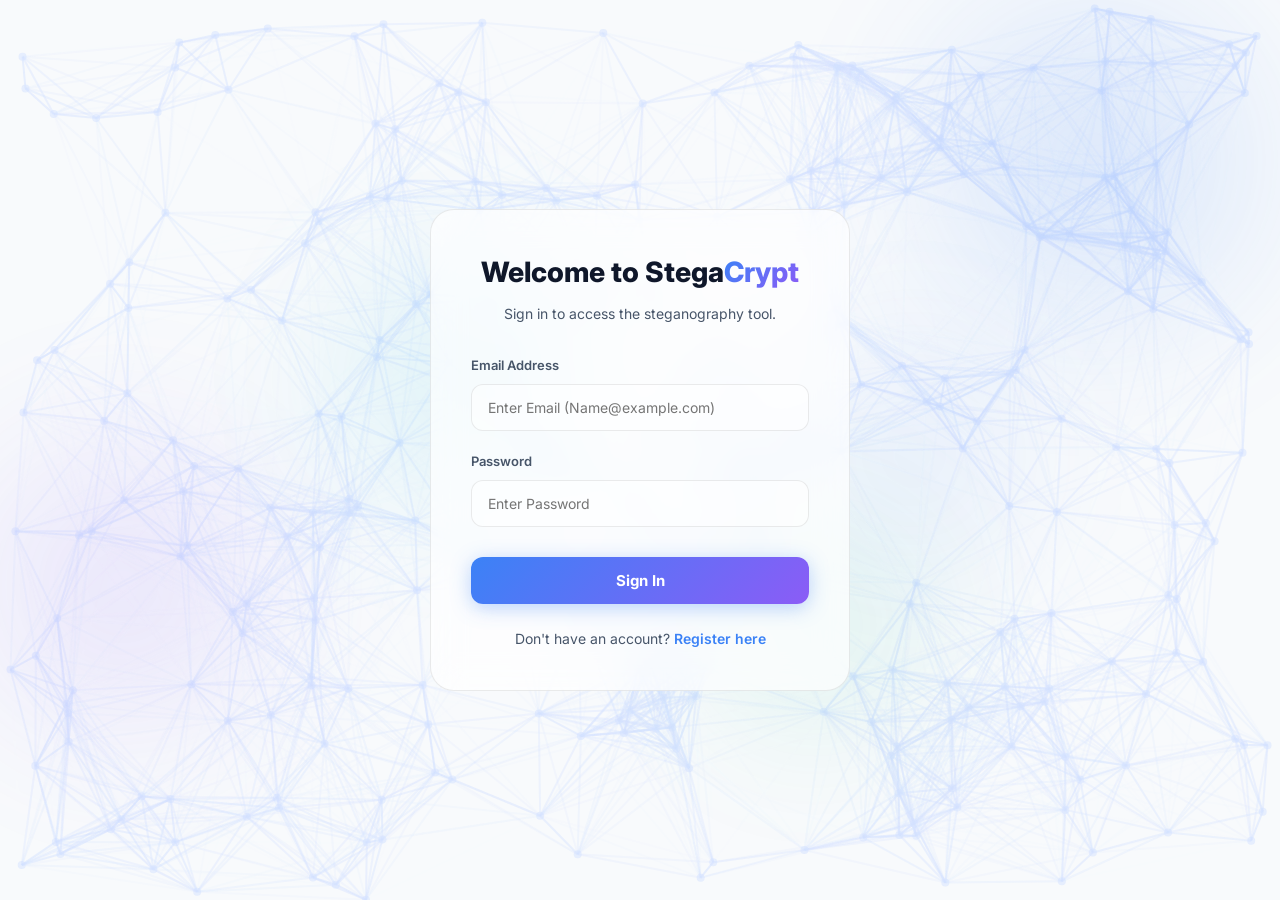
==== commit c256aa1b: "Revamp index.html for StegaCrypt tool Updated the title and description for the steganography tool, " ====
--- a/index.html
+++ b/index.html
@@ -4,14 +4,14 @@
 <head>
     <meta charset="UTF-8" />
     <meta name="viewport" content="width=device-width, initial-scale=1.0" />
-    <title>Steganography Tool — Image & PDF</title>
+    <title>StegaCrypt — Hide Messages in Plain Sight</title>
     <meta name="description"
-        content="Hide secret messages inside images or PDF files using steganography — fully client-side, no data leaves your browser." />
+        content="A powerful client-side steganography tool to conceal secret messages inside images and PDF files. Secure, private, and runs entirely in your browser." />
     <link
-        href="https://fonts.googleapis.com/css2?family=Inter:wght@300;400;500;600;700&family=JetBrains+Mono:wght@400;600&display=swap"
+        href="https://fonts.googleapis.com/css2?family=Inter:wght@300;400;500;600;700;800;900&family=JetBrains+Mono:wght@400;600&display=swap"
         rel="stylesheet" />
     <link rel="icon" href="encryption.png" type="image/png" />
-    <link rel="stylesheet" href="style.css" />
+    <link rel="stylesheet" href="splash.css" />
 </head>
 
 <body>
@@ -30,256 +30,195 @@
 
     <!-- ── Navigation ── -->
     <nav class="navbar" id="navbar">
-        <a href="splash.html" class="nav-brand">
+        <a href="index.html" class="nav-brand">
             <span class="nav-name"><span class="brand-stega">Stega</span><span class="brand-crypt">Crypt</span></span>
         </a>
         <div class="nav-links">
-            <a href="splash.html#features">Features</a>
-            <a href="splash.html#how-it-works">How It Works</a>
-            <a href="splash.html#security">Security</a>
-            <a href="#" id="logoutBtn" style="color: #ef4444; font-weight: 600; margin-left: 10px; text-decoration: none; cursor: pointer;">Logout</a>
+            <a href="#features">Features</a>
+            <a href="#how-it-works">How It Works</a>
+            <a href="#security">Security</a>
+            <a href="splash.html">Launch Tool →</a>
+            <a href="#" id="logoutBtn"
+                style="color: #ef4444; font-weight: 600; margin-left: 10px; text-decoration: none; cursor: pointer;">Logout</a>
         </div>
     </nav>
 
-    <header class="tool-header">
-        <div class="logo-badge animate-in"><span class="dot"></span> Client-Side</div>
-        <h1 class="animate-in delay-1">Steganography Tool</h1>
-        <p class="tagline animate-in delay-2">Conceal secret messages inside ordinary images <em>or PDF files</em> using secure encoding
+    <!-- ══════════════ HERO SECTION ══════════════ -->
+    <section class="hero" id="hero">
+        <div class="hero-badge animate-in">
+            <span class="badge-dot"></span>
+            Client-Side · No Data Leaves Your Device
+        </div>
+
+        <h1 class="hero-title animate-in delay-1">
+            Hide Messages<br />
+            <span class="gradient-text">In Plain Sight</span>
+        </h1>
+
+        <p class="hero-subtitle animate-in delay-2">
+            Conceal secret messages inside ordinary images and PDF files using
+            advanced steganography — with auto-generated encryption keys and
+            one-click sharing.
         </p>
-    </header>
-
-    <div class="card animate-in delay-3">
-
-        <!-- ── Mode Switcher (Image / PDF) ───────────────────────────────── -->
-        <div class="mode-switcher">
-            <button class="mode-btn active" id="modeImage" onclick="switchMode('image')">
-                <span>🖼️</span> Image Mode
-            </button>
-            <button class="mode-btn" id="modePDF" onclick="switchMode('pdf')">
-                <span>📄</span> PDF Mode
-            </button>
-        </div>
-
-        <!-- ── Encode / Decode Tabs ──────────────────────────────────────── -->
-        <div class="tabs">
-            <div class="tab active" id="tab-encode" onclick="switchTab('encode')">
-                <span class="tab-icon">🔒</span>Encode
-            </div>
-            <div class="tab" id="tab-decode" onclick="switchTab('decode')">
-                <span class="tab-icon">🔓</span>Decode
-            </div>
-        </div>
-
-        <!-- ══════════════ IMAGE MODE AREA ══════════════════════════════════ -->
-        <div id="imageModeArea">
-
-            <!-- IMAGE ENCODE -->
-            <div id="img-encodeSection" class="section active">
-                <div class="field">
-                    <label>Cover Image (PNG / JPG)</label>
-                    <div class="file-drop" id="encodeDropZone">
-                        <input type="file" id="encodeImage" accept="image/png,image/jpeg"
-                            onchange="onEncodeImageChange()" />
-                        <div class="file-drop-icon">🖼️</div>
-                        <div class="file-drop-text">Drop image here or <span>browse</span></div>
-                        <div class="file-name" id="encodeFileName"></div>
-                    </div>
-                    <div class="preview-wrap" id="encodePreviewWrap">
-                        <img id="encodePreview" alt="Cover image preview" />
-                    </div>
-                    <div class="capacity-wrap" id="capacityWrap">
-                        <div class="capacity-label">
-                            <span>Message capacity used</span>
-                            <span id="capacityPct">0%</span>
-                        </div>
-                        <div class="capacity-bar-bg">
-                            <div class="capacity-bar" id="capacityBar"></div>
-                        </div>
-                    </div>
+
+        <div class="hero-actions animate-in delay-3">
+            <a href="splash.html" class="btn-primary">
+                Launch Tool
+            </a>
+            <a href="#how-it-works" class="btn-secondary">
+                Learn More
+            </a>
+        </div>
+
+        <div class="hero-stats animate-in delay-4">
+            <div class="stat">
+                <div class="stat-value">2</div>
+                <div class="stat-label">File Modes</div>
+            </div>
+            <div class="stat-divider"></div>
+            <div class="stat">
+                <div class="stat-value">0</div>
+                <div class="stat-label">Data Uploaded</div>
+            </div>
+            <div class="stat-divider"></div>
+            <div class="stat">
+                <div class="stat-value">AES</div>
+                <div class="stat-label">Key Protection</div>
+            </div>
+        </div>
+    </section>
+
+    <!-- ══════════════ FEATURES ══════════════ -->
+    <section class="features" id="features">
+        <div class="section-header">
+            <span class="section-badge">Features</span>
+            <h2>Everything You Need</h2>
+            <p>Powerful steganography tools built for simplicity and security</p>
+        </div>
+
+        <div class="feature-grid">
+            <div class="feature-card glass">
+                <div class="feature-icon">🖼️</div>
+                <h3>Image Steganography</h3>
+                <p>Hide secret messages within PNG and JPEG images using LSB (Least Significant Bit) encoding. The image
+                    looks identical to the naked eye.</p>
+            </div>
+
+            <div class="feature-card glass">
+                <div class="feature-icon">📄</div>
+                <h3>PDF Steganography</h3>
+                <p>Embed hidden messages inside PDF files. The document remains fully readable and functional — your
+                    secret data rides along invisibly.</p>
+            </div>
+
+            <div class="feature-card glass">
+                <div class="feature-icon">🔑</div>
+                <h3>Auto-Generated Keys</h3>
+                <p>Unique encryption keys are auto-generated for every encoding session. No weak passwords — just
+                    strong, random 16-character keys.</p>
+            </div>
+
+            <div class="feature-card glass">
+                <div class="feature-icon">📧</div>
+                <h3>Gmail Integration</h3>
+                <p>Share your secret key via Gmail with one click. The compose window opens with the key and decoding
+                    instructions pre-filled.</p>
+            </div>
+
+            <div class="feature-card glass">
+                <div class="feature-icon">🌐</div>
+                <h3>Fully Offline</h3>
+                <p>Runs 100% in your browser. No server, no uploads, no tracking. Your files and messages never leave
+                    your device.</p>
+            </div>
+
+            <div class="feature-card glass">
+                <div class="feature-icon">⚡</div>
+                <h3>Instant Processing</h3>
+                <p>Encode and decode in milliseconds. No waiting for server responses — everything happens locally at
+                    native speed.</p>
+            </div>
+        </div>
+    </section>
+
+    <!-- ══════════════ HOW IT WORKS ══════════════ -->
+    <section class="how-it-works" id="how-it-works">
+        <div class="section-header">
+            <span class="section-badge">Process</span>
+            <h2>How It Works</h2>
+            <p>Three simple steps to hide and reveal secret messages</p>
+        </div>
+
+        <div class="steps">
+            <div class="step">
+                <div class="step-number">01</div>
+                <div class="step-content">
+                    <h3>Upload & Write</h3>
+                    <p>Choose a cover image or PDF, then type your secret message. The tool calculates how much data
+                        your file can hold.</p>
                 </div>
-
-                <div class="field">
-                    <label>Secret Message</label>
-                    <textarea id="encodeText" placeholder="Type your secret message here…"
-                        oninput="updateCapacity()"></textarea>
-                    <div class="char-info">
-                        <span class="char-count" id="charCount">0 chars</span>
-                    </div>
+            </div>
+
+            <div class="step-connector"></div>
+
+            <div class="step">
+                <div class="step-number">02</div>
+                <div class="step-content">
+                    <h3>Encode & Download</h3>
+                    <p>Click Encode — a unique key is auto-generated and your message is hidden inside the file.
+                        Download the encoded file instantly.</p>
                 </div>
-
-                <button class="btn" onclick="encode()" id="encodeBtn">🔒 &nbsp;Encode Message</button>
-
-                <!-- Post-Encode Result Panel -->
-                <div class="encode-result" id="imgEncodeResult">
-                    <div class="result-title">Encoded Successfully</div>
-
-                    <div class="key-display">
-                        <div class="key-display-label">🔑 Your Secret Key</div>
-                        <div class="key-display-box">
-                            <span class="key-display-value" id="imgGeneratedKey"></span>
-                            <button class="key-copy-btn" onclick="copyKey('imgGeneratedKey', this)">📋 Copy</button>
-                        </div>
-                        <div class="key-save-hint">⚠️ Save this key — the receiver needs it to decode. This is your only
-                            copy.</div>
-                    </div>
-
-                    <div class="action-group">
-                        <button class="btn-action btn-download" onclick="downloadEncodedImage()">📥 Download
-                            Image</button>
-                    </div>
-
-                    <div class="email-section">
-                        <div class="email-section-label">📧 Share Key via Gmail</div>
-                        <div class="email-input-row">
-                            <input type="email" id="imgReceiverEmail" placeholder="Receiver's email address…" />
-                            <button class="email-send-btn" onclick="sendImageViaGmail()">Open Gmail ✉️</button>
-                        </div>
-                        <div class="email-note">Opens Gmail with the key pre-filled. You'll need to attach the
-                            downloaded encoded image before sending.</div>
-                    </div>
+            </div>
+
+            <div class="step-connector"></div>
+
+            <div class="step">
+                <div class="step-number">03</div>
+                <div class="step-content">
+                    <h3>Share & Decode</h3>
+                    <p>Send the encoded file and key to your recipient. They upload the file, enter the key, and the
+                        hidden message is revealed.</p>
                 </div>
             </div>
-
-            <!-- IMAGE DECODE -->
-            <div id="img-decodeSection" class="section">
-                <div class="field">
-                    <label>Encoded Image (PNG only)</label>
-                    <div class="file-drop" id="decodeDropZone">
-                        <input type="file" id="decodeImage" accept="image/png" onchange="onDecodeImageChange()" />
-                        <div class="file-drop-icon">🔍</div>
-                        <div class="file-drop-text">Drop encoded PNG here or <span>browse</span></div>
-                        <div class="file-name" id="decodeFileName"></div>
-                    </div>
-                    <div class="preview-wrap" id="decodePreviewWrap">
-                        <img id="decodePreview" alt="Encoded image preview" />
-                    </div>
+        </div>
+    </section>
+
+    <!-- ══════════════ SECURITY SECTION ══════════════ -->
+    <section class="security" id="security">
+        <div class="security-inner glass">
+            <div class="security-text">
+                <span class="section-badge">Privacy First</span>
+                <h2>Your Data Never Leaves Your Browser</h2>
+                <p>Unlike other tools, StegaCrypt processes everything client-side. There's no server, no database, and
+                    no analytics. Your files and messages are never transmitted over the internet.</p>
+                <ul class="security-list">
+                    <li><span class="check">✓</span> No file uploads to any server</li>
+                    <li><span class="check">✓</span> No message content is stored</li>
+                    <li><span class="check">✓</span> No cookies or tracking</li>
+                    <li><span class="check">✓</span> Works fully offline after first load</li>
+                    <li><span class="check">✓</span> Open source and auditable</li>
+                </ul>
+            </div>
+            <div class="security-visual">
+                <div class="shield">
+                    <div class="shield-icon">🛡️</div>
+                    <div class="shield-ring"></div>
+                    <div class="shield-ring ring-2"></div>
                 </div>
-
-                <div class="field key-field">
-                    <label>🔑 Secret Key <span class="key-hint">(must match the key used during encoding)</span></label>
-                    <div class="key-input-wrap">
-                        <input type="password" id="decodeKey" placeholder="Enter the secret key…" autocomplete="off" />
-                        <button type="button" class="key-toggle" onclick="toggleKeyVisibility('decodeKey', this)"
-                            title="Show/Hide key">👁️</button>
-                    </div>
-                </div>
-
-                <div class="field">
-                    <label>Revealed Message</label>
-                    <textarea id="decodeText" readonly placeholder="Decoded message will appear here…"></textarea>
-                </div>
-
-                <button class="btn btn-decode" onclick="decode()" id="decodeBtn">🔓 &nbsp;Decode Image</button>
-            </div>
-
-        </div><!-- end #imageModeArea -->
-
-        <!-- ══════════════ PDF MODE AREA ═════════════════════════════════════ -->
-        <div id="pdfModeArea" style="display:none;">
-
-            <!-- PDF ENCODE -->
-            <div id="pdf-encodeSection" class="section active">
-                <div class="field">
-                    <label>Cover PDF File</label>
-                    <div class="file-drop" id="pdfEncodeDropZone">
-                        <input type="file" id="encodePDF" accept="application/pdf" onchange="onEncodePDFChange()" />
-                        <div class="file-drop-icon">📄</div>
-                        <div class="file-drop-text">Drop PDF here or <span>browse</span></div>
-                        <div class="file-name" id="pdfEncodeFileName"></div>
-                    </div>
-                    <div class="capacity-note" id="pdfCapacityNote" style="display:none;"></div>
-                </div>
-
-                <div class="field">
-                    <label>Secret Message</label>
-                    <textarea id="pdfEncodeMsg" placeholder="Type your secret message here…"
-                        oninput="updatePDFCapacity()"></textarea>
-                    <div class="char-info">
-                        <span class="char-count" id="pdfCharCount">0 chars</span>
-                    </div>
-                </div>
-
-                <button class="btn" onclick="encodePDF()" id="pdfEncodeBtn">📄 &nbsp;Encode Message</button>
-
-                <!-- Post-Encode Result Panel -->
-                <div class="encode-result" id="pdfEncodeResult">
-                    <div class="result-title">Encoded Successfully</div>
-
-                    <div class="key-display">
-                        <div class="key-display-label">🔑 Your Secret Key</div>
-                        <div class="key-display-box">
-                            <span class="key-display-value" id="pdfGeneratedKey"></span>
-                            <button class="key-copy-btn" onclick="copyKey('pdfGeneratedKey', this)">📋 Copy</button>
-                        </div>
-                        <div class="key-save-hint">⚠️ Save this key — the receiver needs it to decode. This is your only
-                            copy.</div>
-                    </div>
-
-                    <div class="action-group">
-                        <button class="btn-action btn-download" onclick="downloadEncodedPDF()">📥 Download PDF</button>
-                    </div>
-
-                    <div class="email-section">
-                        <div class="email-section-label">📧 Share Key via Gmail</div>
-                        <div class="email-input-row">
-                            <input type="email" id="pdfReceiverEmail" placeholder="Receiver's email address…" />
-                            <button class="email-send-btn" onclick="sendPDFViaGmail()">Open Gmail ✉️</button>
-                        </div>
-                        <div class="email-note">Opens Gmail with the key pre-filled. You'll need to attach the
-                            downloaded encoded PDF before sending.</div>
-                    </div>
-                </div>
-            </div>
-
-            <!-- PDF DECODE -->
-            <div id="pdf-decodeSection" class="section">
-                <div class="field">
-                    <label>Encoded PDF File</label>
-                    <div class="file-drop" id="pdfDecodeDropZone">
-                        <input type="file" id="decodePDF" accept="application/pdf" onchange="onDecodePDFChange()" />
-                        <div class="file-drop-icon">🔍</div>
-                        <div class="file-drop-text">Drop encoded PDF here or <span>browse</span></div>
-                        <div class="file-name" id="pdfDecodeFileName"></div>
-                    </div>
-                </div>
-
-                <div class="field key-field">
-                    <label>🔑 Secret Key <span class="key-hint">(must match the key used during encoding)</span></label>
-                    <div class="key-input-wrap">
-                        <input type="password" id="pdfDecodeKey" placeholder="Enter the secret key…"
-                            autocomplete="off" />
-                        <button type="button" class="key-toggle" onclick="toggleKeyVisibility('pdfDecodeKey', this)"
-                            title="Show/Hide key">👁️</button>
-                    </div>
-                </div>
-
-                <div class="field">
-                    <label>Revealed Message</label>
-                    <textarea id="pdfDecodeText" readonly placeholder="Decoded message will appear here…"></textarea>
-                </div>
-
-                <button class="btn btn-decode" onclick="decodePDF()" id="pdfDecodeBtn">🔓 &nbsp;Decode PDF</button>
-            </div>
-
-        </div><!-- end #pdfModeArea -->
-
-        <div id="status"></div>
-
-        <div class="info-row">
-            <div class="info-pill">
-                <div class="pill-icon">🔐</div>
-                <p>Steganography — hides data within image pixels <em>or</em> PDF binary bytes</p>
-            </div>
-            <div class="info-pill">
-                <div class="pill-icon">🌐</div>
-                <p>100% in-browser — your files never leave your device</p>
-            </div>
-            <div class="info-pill">
-                <div class="pill-icon">📄</div>
-                <p>Always use the encoded file for decoding; re-compression breaks the hidden data</p>
-            </div>
-        </div>
-    </div>
+            </div>
+        </div>
+    </section>
+
+    <!-- ══════════════ CTA SECTION ══════════════ -->
+    <section class="cta-section">
+        <div class="cta-inner">
+            <h2>Ready to Hide Your First Message?</h2>
+            <p>No installation. Just open the tool and start encoding.</p>
+            <a href="splash.html" class="btn-primary btn-lg">
+                Open Steganography Tool
+            </a>
+        </div>
+    </section>
 
     <!-- ══════════════ FOOTER ══════════════ -->
     <footer>
@@ -291,7 +230,37 @@
         </div>
     </footer>
 
-    <canvas id="canvas"></canvas>
+    <!-- ── Scroll Reveal Script ── -->
+    <script>
+        // Navbar background on scroll
+        const navbar = document.getElementById('navbar');
+        window.addEventListener('scroll', () => {
+            navbar.classList.toggle('scrolled', window.scrollY > 50);
+        });
+
+        // Intersection Observer for scroll animations
+        const observer = new IntersectionObserver((entries) => {
+            entries.forEach(entry => {
+                if (entry.isIntersecting) {
+                    entry.target.classList.add('visible');
+                }
+            });
+        }, { threshold: 0.1, rootMargin: '0px 0px -60px 0px' });
+
+        document.querySelectorAll('.feature-card, .step, .security-inner, .cta-inner').forEach(el => {
+            el.classList.add('scroll-reveal');
+            observer.observe(el);
+        });
+
+        // Smooth scroll for anchor links
+        document.querySelectorAll('a[href^="#"]').forEach(link => {
+            link.addEventListener('click', e => {
+                e.preventDefault();
+                const target = document.querySelector(link.getAttribute('href'));
+                if (target) target.scrollIntoView({ behavior: 'smooth', block: 'start' });
+            });
+        });
+    </script>
 
     <!-- ── Authentication Logic ── -->
     <script>
@@ -311,16 +280,7 @@
         }
     </script>
 
-    <script src="script.js"></script>
-
-    <!-- ── Visual Scripts (Scroll & Particles) ── -->
-    <script>
-        // Navbar background on scroll
-        const navbar = document.getElementById('navbar');
-        window.addEventListener('scroll', () => {
-            navbar.classList.toggle('scrolled', window.scrollY > 50);
-        });
-    </script>
+    <!-- ── Particle Network Background ── -->
     <script>
         (() => {
             const canvas = document.getElementById('cyberCanvas');
@@ -340,112 +300,161 @@
                 moveSpeed: 3,
                 mouseRepulseDistance: 100,
                 mouseRepulseDuration: 0.4,
+                densityArea: 300
             };
 
-            let mouse = { x: -9999, y: -9999 };
+            const mouse = { x: -9999, y: -9999 };
 
             function resize() {
-                width = window.innerWidth;
-                height = window.innerHeight;
-                canvas.width = width;
-                canvas.height = height;
-                initParticles();
-            }
-
-            class Particle {
-                constructor() {
-                    this.x = Math.random() * width;
-                    this.y = Math.random() * height;
-                    const angle = Math.random() * Math.PI * 2;
-                    this.vx = Math.cos(angle) * (Math.random() * 0.5 + 0.1) * CONFIG.moveSpeed;
-                    this.vy = Math.sin(angle) * (Math.random() * 0.5 + 0.1) * CONFIG.moveSpeed;
-                    
-                    this.baseVx = this.vx;
-                    this.baseVy = this.vy;
-                }
-
-                update() {
-                    // Mouse repulse logic
-                    const dx = this.x - mouse.x;
-                    const dy = this.y - mouse.y;
-                    const distSq = dx * dx + dy * dy;
-                    const repulseRadiusSq = CONFIG.mouseRepulseDistance * CONFIG.mouseRepulseDistance;
-
-                    if (distSq < repulseRadiusSq && distSq > 0) {
-                        const dist = Math.sqrt(distSq);
-                        const force = (CONFIG.mouseRepulseDistance - dist) / CONFIG.mouseRepulseDistance;
-                        const nx = dx / dist;
-                        const ny = dy / dist;
-                        
-                        this.vx += nx * force * 5;
-                        this.vy += ny * force * 5;
-                    } else {
-                        // Gradual return to base velocity
-                        this.vx += (this.baseVx - this.vx) * 0.05;
-                        this.vy += (this.baseVy - this.vy) * 0.05;
-                    }
-
-                    this.x += this.vx;
-                    this.y += this.vy;
+                width = canvas.width = window.innerWidth;
+                height = canvas.height = window.innerHeight;
+                adjustParticleCount();
+            }
+
+            function adjustParticleCount() {
+                // Density-based count like tsParticles
+                const area = width * height;
+                const targetCount = Math.floor((area / (CONFIG.densityArea * CONFIG.densityArea)) * CONFIG.particleCount);
+                const count = Math.min(Math.max(targetCount, 40), 300);
+
+                while (particles.length < count) {
+                    particles.push(createParticle());
+                }
+                while (particles.length > count) {
+                    particles.pop();
+                }
+            }
+
+            function createParticle(x, y) {
+                // Random direction
+                const angle = Math.random() * Math.PI * 2;
+                const speed = CONFIG.moveSpeed * (0.5 + Math.random() * 0.5);
+                return {
+                    x: x !== undefined ? x : Math.random() * width,
+                    y: y !== undefined ? y : Math.random() * height,
+                    vx: Math.cos(angle) * speed,
+                    vy: Math.sin(angle) * speed,
+                    size: CONFIG.particleSize,
+                    opacity: CONFIG.particleOpacity
+                };
+            }
+
+            function updateParticles() {
+                for (let i = 0; i < particles.length; i++) {
+                    const p = particles[i];
+
+                    // Mouse repulse
+                    if (mouse.x !== -9999) {
+                        const dx = p.x - mouse.x;
+                        const dy = p.y - mouse.y;
+                        const dist = Math.sqrt(dx * dx + dy * dy);
+
+                        if (dist < CONFIG.mouseRepulseDistance) {
+                            const force = (CONFIG.mouseRepulseDistance - dist) / CONFIG.mouseRepulseDistance;
+                            const angle = Math.atan2(dy, dx);
+                            const repulseForce = force * 6;
+                            p.vx += Math.cos(angle) * repulseForce;
+                            p.vy += Math.sin(angle) * repulseForce;
+                        }
+                    }
+
+                    // Clamp max velocity
+                    const currentSpeed = Math.sqrt(p.vx * p.vx + p.vy * p.vy);
+                    const maxSpeed = CONFIG.moveSpeed * 3;
+                    if (currentSpeed > maxSpeed) {
+                        p.vx = (p.vx / currentSpeed) * maxSpeed;
+                        p.vy = (p.vy / currentSpeed) * maxSpeed;
+                    }
+
+                    // Gradually return to normal speed
+                    if (currentSpeed > CONFIG.moveSpeed) {
+                        const decay = 1 - CONFIG.mouseRepulseDuration * 0.02;
+                        p.vx *= decay;
+                        p.vy *= decay;
+
+                        // Don't let it slow below base speed
+                        const newSpeed = Math.sqrt(p.vx * p.vx + p.vy * p.vy);
+                        if (newSpeed < CONFIG.moveSpeed * 0.5) {
+                            const angle = Math.atan2(p.vy, p.vx);
+                            p.vx = Math.cos(angle) * CONFIG.moveSpeed * 0.5;
+                            p.vy = Math.sin(angle) * CONFIG.moveSpeed * 0.5;
+                        }
+                    }
+
+                    // Move
+                    p.x += p.vx * 0.15;
+                    p.y += p.vy * 0.15;
 
                     // Bounce off edges
-                    if (this.x < 0) { this.x = 0; this.vx *= -1; this.baseVx *= -1; }
-                    if (this.x > width) { this.x = width; this.vx *= -1; this.baseVx *= -1; }
-                    if (this.y < 0) { this.y = 0; this.vy *= -1; this.baseVy *= -1; }
-                    if (this.y > height) { this.y = height; this.vy *= -1; this.baseVy *= -1; }
-                }
-
-                draw() {
-                    ctx.beginPath();
-                    ctx.arc(this.x, this.y, CONFIG.particleSize, 0, Math.PI * 2);
-                    ctx.fillStyle = `rgba(${CONFIG.particleColor.r}, ${CONFIG.particleColor.g}, ${CONFIG.particleColor.b}, ${CONFIG.particleOpacity})`;
-                    ctx.fill();
-                }
-            }
-
-            function initParticles() {
-                particles = [];
-                // Scale count based on screen area to maintain density
-                const area = width * height;
-                const baseArea = 1920 * 1080;
-                const scaledCount = Math.max(50, Math.floor(CONFIG.particleCount * (area / baseArea)));
-                
-                for (let i = 0; i < scaledCount; i++) {
-                    particles.push(new Particle());
-                }
-            }
-
-            function drawLines() {
+                    if (p.x < 0) {
+                        p.x = 0;
+                        p.vx = Math.abs(p.vx);
+                    } else if (p.x > width) {
+                        p.x = width;
+                        p.vx = -Math.abs(p.vx);
+                    }
+
+                    if (p.y < 0) {
+                        p.y = 0;
+                        p.vy = Math.abs(p.vy);
+                    } else if (p.y > height) {
+                        p.y = height;
+                        p.vy = -Math.abs(p.vy);
+                    }
+                }
+            }
+
+            function drawParticles() {
+                const { r, g, b } = CONFIG.particleColor;
+                const lr = CONFIG.linkColor.r;
+                const lg = CONFIG.linkColor.g;
+                const lb = CONFIG.linkColor.b;
+
+                // Draw links first (behind particles)
+                ctx.lineWidth = CONFIG.linkWidth;
+
                 for (let i = 0; i < particles.length; i++) {
+                    const a = particles[i];
+
                     for (let j = i + 1; j < particles.length; j++) {
-                        const dx = particles[i].x - particles[j].x;
-                        const dy = particles[i].y - particles[j].y;
-                        const distSq = dx * dx + dy * dy;
-                        const maxDistSq = CONFIG.linkDistance * CONFIG.linkDistance;
-
-                        if (distSq < maxDistSq) {
-                            const opacity = (1 - Math.sqrt(distSq) / CONFIG.linkDistance) * CONFIG.linkOpacity;
+                        const bP = particles[j];
+                        const dx = a.x - bP.x;
+                        const dy = a.y - bP.y;
+
+                        // Quick bounding check
+                        if (Math.abs(dx) > CONFIG.linkDistance || Math.abs(dy) > CONFIG.linkDistance) continue;
+
+                        const dist = Math.sqrt(dx * dx + dy * dy);
+
+                        if (dist < CONFIG.linkDistance) {
+                            const opacity = (1 - dist / CONFIG.linkDistance) * CONFIG.linkOpacity;
                             ctx.beginPath();
-                            ctx.moveTo(particles[i].x, particles[i].y);
-                            ctx.lineTo(particles[j].x, particles[j].y);
-                            ctx.strokeStyle = `rgba(${CONFIG.linkColor.r}, ${CONFIG.linkColor.g}, ${CONFIG.linkColor.b}, ${opacity})`;
-                            ctx.lineWidth = CONFIG.linkWidth;
+                            ctx.moveTo(a.x, a.y);
+                            ctx.lineTo(bP.x, bP.y);
+                            ctx.strokeStyle = `rgba(${lr}, ${lg}, ${lb}, ${opacity})`;
                             ctx.stroke();
                         }
                     }
                 }
+
+                // Draw particles on top
+                for (let i = 0; i < particles.length; i++) {
+                    const p = particles[i];
+                    ctx.beginPath();
+                    ctx.arc(p.x, p.y, p.size, 0, Math.PI * 2);
+                    ctx.fillStyle = `rgba(${r}, ${g}, ${b}, ${p.opacity})`;
+                    ctx.fill();
+                }
             }
 
             function animate() {
                 ctx.clearRect(0, 0, width, height);
-                
-                particles.forEach(p => p.update());
-                drawLines();
-                particles.forEach(p => p.draw());
-
+                updateParticles();
+                drawParticles();
                 requestAnimationFrame(animate);
             }
 
+            // Event listeners
             window.addEventListener('mousemove', e => {
                 mouse.x = e.clientX;
                 mouse.y = e.clientY;
@@ -464,6 +473,7 @@
             animate();
         })();
     </script>
+
 </body>
 
 </html>
--- a/splash.css
+++ b/splash.css
@@ -0,0 +1,948 @@
+/* ══════════════════════════════════════════════════════════════════════════════
+   STEGACRYPT — SPLASH PAGE STYLES
+   Premium, animated, glassmorphism-based landing page
+   ══════════════════════════════════════════════════════════════════════════════ */
+
+:root {
+    --bg-dark: #f8fafc;
+    --bg-gradient: linear-gradient(135deg, #f8fafc 0%, #f1f5f9 50%, #e2e8f0 100%);
+    --surface-glass: rgba(255, 255, 255, 0.7);
+    --surface-glass-hover: rgba(255, 255, 255, 0.9);
+    --border-glass: rgba(0, 0, 0, 0.08);
+    --border-glass-hover: rgba(0, 0, 0, 0.15);
+    --accent-blue: #3b82f6;
+    --accent-purple: #8b5cf6;
+    --accent-emerald: #10b981;
+    --accent-cyan: #06b6d4;
+    --text-primary: #0f172a;
+    --text-secondary: #475569;
+    --text-muted: #94a3b8;
+    --sans: 'Inter', -apple-system, sans-serif;
+    --mono: 'JetBrains Mono', monospace;
+}
+
+*,
+*::before,
+*::after {
+    box-sizing: border-box;
+    margin: 0;
+    padding: 0;
+}
+
+html {
+    scroll-behavior: smooth;
+}
+
+body {
+    font-family: var(--sans);
+    background: var(--bg-dark);
+    color: var(--text-primary);
+    min-height: 100vh;
+    overflow-x: hidden;
+    line-height: 1.6;
+}
+
+/* ── Interactive Geometric Mesh Canvas ── */
+#cyberCanvas {
+    position: fixed;
+    top: 0;
+    left: 0;
+    width: 100vw;
+    height: 100vh;
+    z-index: 0;
+    pointer-events: none;
+}
+
+/* ── Animated Background Orbs ── */
+.bg-orbs {
+    position: fixed;
+    inset: 0;
+    z-index: 0;
+    pointer-events: none;
+    overflow: hidden;
+}
+
+.orb {
+    position: absolute;
+    border-radius: 50%;
+    filter: blur(60px);
+    opacity: 0.6;
+    animation: orbFloat 20s ease-in-out infinite;
+}
+
+.orb-1 {
+    width: 500px;
+    height: 500px;
+    background: radial-gradient(circle, rgba(59, 130, 246, 0.3), transparent 70%);
+    top: -10%;
+    right: -5%;
+    animation-duration: 22s;
+}
+
+.orb-2 {
+    width: 450px;
+    height: 450px;
+    background: radial-gradient(circle, rgba(139, 92, 246, 0.25), transparent 70%);
+    bottom: 10%;
+    left: -8%;
+    animation-duration: 18s;
+    animation-delay: -5s;
+}
+
+.orb-3 {
+    width: 350px;
+    height: 350px;
+    background: radial-gradient(circle, rgba(16, 185, 129, 0.2), transparent 70%);
+    top: 50%;
+    left: 50%;
+    animation-duration: 25s;
+    animation-delay: -10s;
+}
+
+.orb-4 {
+    width: 400px;
+    height: 400px;
+    background: radial-gradient(circle, rgba(6, 182, 212, 0.2), transparent 70%);
+    top: 20%;
+    left: 20%;
+    animation-duration: 28s;
+    animation-delay: -8s;
+}
+
+.orb-5 {
+    width: 350px;
+    height: 350px;
+    background: radial-gradient(circle, rgba(59, 130, 246, 0.18), transparent 70%);
+    bottom: 30%;
+    right: 15%;
+    animation-duration: 20s;
+    animation-delay: -12s;
+}
+
+@keyframes orbFloat {
+
+    0%,
+    100% {
+        transform: translate(0, 0) scale(1);
+    }
+
+    25% {
+        transform: translate(30px, -40px) scale(1.05);
+    }
+
+    50% {
+        transform: translate(-20px, 20px) scale(0.95);
+    }
+
+    75% {
+        transform: translate(15px, 35px) scale(1.02);
+    }
+}
+
+/* ── Glass Effect ── */
+.glass {
+    background: var(--surface-glass);
+    backdrop-filter: blur(16px);
+    -webkit-backdrop-filter: blur(16px);
+    border: 1px solid var(--border-glass);
+}
+
+/* ── Navbar ── */
+.navbar {
+    position: fixed;
+    top: 0;
+    left: 0;
+    right: 0;
+    z-index: 1000;
+    display: flex;
+    align-items: center;
+    justify-content: space-between;
+    padding: 16px 40px;
+    border-bottom: 1px solid rgba(0, 0, 0, 0.15);
+    transition: background .4s, backdrop-filter .4s, box-shadow .4s, padding .3s, border-color .4s;
+}
+
+.navbar.scrolled {
+    background: rgba(248, 250, 252, 0.88);
+    backdrop-filter: blur(20px);
+    -webkit-backdrop-filter: blur(20px);
+    box-shadow: 0 1px 3px rgba(0, 0, 0, 0.06);
+    border-bottom: 1px solid rgba(0, 0, 0, 0.2);
+    padding: 12px 40px;
+}
+
+.nav-brand {
+    display: flex;
+    align-items: center;
+    gap: 10px;
+    font-weight: 700;
+    font-size: 18px;
+    letter-spacing: -0.5px;
+    text-decoration: none;
+    color: var(--text-primary);
+    transition: transform .25s ease, opacity .25s;
+}
+
+.nav-brand:hover {
+    transform: scale(1.08);
+    opacity: 0.85;
+}
+
+.brand-stega {
+    color: var(--text-primary);
+}
+
+.brand-crypt {
+    background: linear-gradient(135deg, var(--accent-blue), var(--accent-purple));
+    -webkit-background-clip: text;
+    -webkit-text-fill-color: transparent;
+    background-clip: text;
+}
+
+.nav-links {
+    display: flex;
+    align-items: center;
+    gap: 32px;
+}
+
+.nav-links a {
+    color: var(--text-secondary);
+    text-decoration: none;
+    font-size: 14px;
+    font-weight: 600;
+    letter-spacing: 0.2px;
+    transition: color .25s;
+}
+
+.nav-links a:hover {
+    color: var(--text-primary);
+}
+
+.nav-cta {
+    background: linear-gradient(135deg, var(--accent-blue), var(--accent-purple));
+    color: #fff !important;
+    padding: 8px 20px;
+    border-radius: 8px;
+    font-weight: 600 !important;
+    transition: opacity .25s, transform .15s !important;
+    box-shadow: 0 2px 12px rgba(59, 130, 246, 0.3);
+}
+
+.nav-cta:hover {
+    opacity: 0.9;
+    transform: translateY(-1px);
+}
+
+/* ══════════════ HERO SECTION ══════════════ */
+.hero {
+    position: relative;
+    z-index: 1;
+    display: flex;
+    flex-direction: column;
+    align-items: center;
+    text-align: center;
+    padding: 160px 24px 100px;
+    max-width: 840px;
+    margin: 0 auto;
+}
+
+/* ── Entrance animations ── */
+.animate-in {
+    opacity: 0;
+    transform: translateY(24px);
+    animation: fadeInUp 0.8s ease-out forwards;
+}
+
+.delay-1 {
+    animation-delay: 0.15s;
+}
+
+.delay-2 {
+    animation-delay: 0.3s;
+}
+
+.delay-3 {
+    animation-delay: 0.45s;
+}
+
+.delay-4 {
+    animation-delay: 0.6s;
+}
+
+@keyframes fadeInUp {
+    to {
+        opacity: 1;
+        transform: translateY(0);
+    }
+}
+
+.hero-badge {
+    display: inline-flex;
+    align-items: center;
+    gap: 10px;
+    padding: 8px 20px;
+    border-radius: 50px;
+    font-size: 11px;
+    font-weight: 600;
+    letter-spacing: 1.5px;
+    text-transform: uppercase;
+    color: var(--accent-emerald);
+    background: rgba(16, 185, 129, 0.1);
+    border: 1px solid rgba(16, 185, 129, 0.25);
+    margin-bottom: 32px;
+}
+
+.badge-dot {
+    width: 7px;
+    height: 7px;
+    border-radius: 50%;
+    background: var(--accent-emerald);
+    box-shadow: 0 0 10px var(--accent-emerald);
+    animation: pulse 2s ease-in-out infinite;
+}
+
+@keyframes pulse {
+
+    0%,
+    100% {
+        opacity: 1;
+        transform: scale(1);
+    }
+
+    50% {
+        opacity: 0.5;
+        transform: scale(1.4);
+    }
+}
+
+.hero-title {
+    font-size: clamp(40px, 7vw, 72px);
+    font-weight: 800;
+    line-height: 1.1;
+    letter-spacing: -2px;
+    margin-bottom: 24px;
+    color: var(--text-primary);
+}
+
+.gradient-text {
+    background: linear-gradient(135deg, var(--accent-blue), var(--accent-purple), var(--accent-cyan));
+    background-size: 200% 200%;
+    -webkit-background-clip: text;
+    -webkit-text-fill-color: transparent;
+    background-clip: text;
+    animation: gradientShift 6s ease-in-out infinite;
+}
+
+@keyframes gradientShift {
+
+    0%,
+    100% {
+        background-position: 0% 50%;
+    }
+
+    50% {
+        background-position: 100% 50%;
+    }
+}
+
+.hero-subtitle {
+    font-size: clamp(15px, 2.5vw, 18px);
+    color: var(--text-secondary);
+    max-width: 600px;
+    line-height: 1.7;
+    margin-bottom: 40px;
+}
+
+/* ── Hero Buttons ── */
+.hero-actions {
+    display: flex;
+    gap: 16px;
+    margin-bottom: 60px;
+}
+
+.btn-primary {
+    display: inline-flex;
+    align-items: center;
+    gap: 10px;
+    padding: 14px 32px;
+    background: linear-gradient(135deg, var(--accent-blue), var(--accent-purple));
+    color: #fff;
+    border: none;
+    border-radius: 12px;
+    font-family: var(--sans);
+    font-size: 15px;
+    font-weight: 700;
+    text-decoration: none;
+    cursor: pointer;
+    transition: opacity .25s, transform .15s, box-shadow .25s;
+    box-shadow: 0 4px 20px rgba(59, 130, 246, 0.35);
+}
+
+.btn-primary:hover {
+    opacity: 0.92;
+    transform: translateY(-2px);
+    box-shadow: 0 8px 30px rgba(59, 130, 246, 0.45);
+}
+
+.btn-primary.btn-lg {
+    padding: 18px 40px;
+    font-size: 16px;
+    border-radius: 14px;
+}
+
+.btn-secondary {
+    display: inline-flex;
+    align-items: center;
+    gap: 10px;
+    padding: 14px 32px;
+    background: var(--surface-glass);
+    color: var(--text-primary);
+    border: 1px solid var(--border-glass);
+    border-radius: 12px;
+    font-family: var(--sans);
+    font-size: 15px;
+    font-weight: 600;
+    text-decoration: none;
+    cursor: pointer;
+    transition: background .25s, border-color .25s, transform .15s;
+    backdrop-filter: blur(8px);
+}
+
+.btn-secondary:hover {
+    background: var(--surface-glass-hover);
+    border-color: var(--border-glass-hover);
+    transform: translateY(-1px);
+}
+
+/* ── Hero Stats ── */
+.hero-stats {
+    display: flex;
+    align-items: center;
+    gap: 32px;
+    padding: 20px 40px;
+    background: var(--surface-glass);
+    backdrop-filter: blur(16px);
+    border: 1px solid var(--border-glass);
+    border-radius: 16px;
+}
+
+.stat {
+    text-align: center;
+}
+
+.stat-value {
+    font-size: 24px;
+    font-weight: 800;
+    font-family: var(--mono);
+    background: linear-gradient(135deg, var(--accent-blue), var(--accent-cyan));
+    -webkit-background-clip: text;
+    -webkit-text-fill-color: transparent;
+    background-clip: text;
+}
+
+.stat-label {
+    font-size: 11px;
+    color: var(--text-muted);
+    text-transform: uppercase;
+    letter-spacing: 1px;
+    font-weight: 500;
+    margin-top: 2px;
+}
+
+.stat-divider {
+    width: 1px;
+    height: 36px;
+    background: var(--border-glass);
+}
+
+/* ══════════════ SECTION HEADERS ══════════════ */
+.section-header {
+    text-align: center;
+    margin-bottom: 56px;
+}
+
+.section-badge {
+    display: inline-block;
+    padding: 6px 16px;
+    border-radius: 50px;
+    font-size: 11px;
+    font-weight: 600;
+    letter-spacing: 1.5px;
+    text-transform: uppercase;
+    color: var(--accent-purple);
+    background: rgba(139, 92, 246, 0.08);
+    border: 1px solid rgba(139, 92, 246, 0.2);
+    margin-bottom: 16px;
+}
+
+.section-header h2 {
+    font-size: clamp(28px, 5vw, 42px);
+    font-weight: 800;
+    letter-spacing: -1.5px;
+    margin-bottom: 12px;
+}
+
+.section-header p {
+    color: var(--text-secondary);
+    font-size: 16px;
+    max-width: 480px;
+    margin: 0 auto;
+}
+
+/* ══════════════ FEATURES ══════════════ */
+.features {
+    position: relative;
+    z-index: 1;
+    padding: 80px 24px 100px;
+    max-width: 1100px;
+    margin: 0 auto;
+}
+
+.feature-grid {
+    display: grid;
+    grid-template-columns: repeat(3, 1fr);
+    gap: 20px;
+}
+
+.feature-card {
+    padding: 32px 28px;
+    border-radius: 16px;
+    transition: background .3s, border-color .3s, transform .3s, box-shadow .3s;
+    cursor: default;
+}
+
+.feature-card:hover {
+    background: var(--surface-glass-hover);
+    border-color: var(--border-glass-hover);
+    transform: translateY(-4px);
+    box-shadow: 0 12px 40px rgba(0, 0, 0, 0.08);
+}
+
+.feature-icon {
+    font-size: 36px;
+    margin-bottom: 16px;
+    display: inline-block;
+    animation: iconBounce 3s ease-in-out infinite;
+}
+
+.feature-card:nth-child(2) .feature-icon {
+    animation-delay: -0.5s;
+}
+
+.feature-card:nth-child(3) .feature-icon {
+    animation-delay: -1s;
+}
+
+.feature-card:nth-child(4) .feature-icon {
+    animation-delay: -1.5s;
+}
+
+.feature-card:nth-child(5) .feature-icon {
+    animation-delay: -2s;
+}
+
+.feature-card:nth-child(6) .feature-icon {
+    animation-delay: -2.5s;
+}
+
+@keyframes iconBounce {
+
+    0%,
+    100% {
+        transform: translateY(0);
+    }
+
+    50% {
+        transform: translateY(-6px);
+    }
+}
+
+.feature-card h3 {
+    font-size: 17px;
+    font-weight: 700;
+    margin-bottom: 10px;
+    letter-spacing: -0.3px;
+}
+
+.feature-card p {
+    font-size: 13.5px;
+    color: var(--text-secondary);
+    line-height: 1.65;
+}
+
+/* ══════════════ HOW IT WORKS ══════════════ */
+.how-it-works {
+    position: relative;
+    z-index: 1;
+    padding: 80px 24px 100px;
+    max-width: 720px;
+    margin: 0 auto;
+}
+
+.steps {
+    display: flex;
+    flex-direction: column;
+    gap: 0;
+}
+
+.step {
+    display: flex;
+    gap: 24px;
+    align-items: flex-start;
+    padding: 28px;
+    background: var(--surface-glass);
+    backdrop-filter: blur(16px);
+    border: 1px solid var(--border-glass);
+    border-radius: 16px;
+    transition: transform .3s, box-shadow .3s;
+}
+
+.step:hover {
+    transform: translateX(8px);
+    box-shadow: 0 8px 30px rgba(0, 0, 0, 0.06);
+}
+
+.step-number {
+    font-family: var(--mono);
+    font-size: 28px;
+    font-weight: 800;
+    background: linear-gradient(135deg, var(--accent-blue), var(--accent-purple));
+    -webkit-background-clip: text;
+    -webkit-text-fill-color: transparent;
+    background-clip: text;
+    flex-shrink: 0;
+    line-height: 1;
+    padding-top: 4px;
+}
+
+.step-content h3 {
+    font-size: 17px;
+    font-weight: 700;
+    margin-bottom: 6px;
+}
+
+.step-content p {
+    font-size: 13.5px;
+    color: var(--text-secondary);
+    line-height: 1.65;
+}
+
+.step-connector {
+    width: 2px;
+    height: 32px;
+    background: linear-gradient(to bottom, var(--accent-blue), var(--accent-purple));
+    margin-left: 42px;
+    border-radius: 2px;
+    opacity: 0.4;
+}
+
+/* ══════════════ SECURITY ══════════════ */
+.security {
+    position: relative;
+    z-index: 1;
+    padding: 80px 24px 100px;
+    max-width: 900px;
+    margin: 0 auto;
+}
+
+.security-inner {
+    display: flex;
+    gap: 48px;
+    align-items: center;
+    padding: 48px;
+    border-radius: 20px;
+}
+
+.security-text {
+    flex: 1;
+}
+
+.security-text h2 {
+    font-size: clamp(24px, 4vw, 32px);
+    font-weight: 800;
+    letter-spacing: -1px;
+    margin-bottom: 16px;
+    line-height: 1.2;
+}
+
+.security-text p {
+    font-size: 14px;
+    color: var(--text-secondary);
+    line-height: 1.7;
+    margin-bottom: 24px;
+}
+
+.security-list {
+    list-style: none;
+    display: flex;
+    flex-direction: column;
+    gap: 10px;
+}
+
+.security-list li {
+    display: flex;
+    align-items: center;
+    gap: 10px;
+    font-size: 13.5px;
+    color: var(--text-secondary);
+}
+
+.check {
+    color: var(--accent-emerald);
+    font-weight: 700;
+    font-size: 15px;
+}
+
+.security-visual {
+    flex-shrink: 0;
+    display: flex;
+    align-items: center;
+    justify-content: center;
+}
+
+.shield {
+    position: relative;
+    width: 140px;
+    height: 140px;
+    display: flex;
+    align-items: center;
+    justify-content: center;
+}
+
+.shield-icon {
+    font-size: 52px;
+    z-index: 2;
+    animation: shieldPulse 3s ease-in-out infinite;
+}
+
+@keyframes shieldPulse {
+
+    0%,
+    100% {
+        transform: scale(1);
+    }
+
+    50% {
+        transform: scale(1.08);
+    }
+}
+
+.shield-ring {
+    position: absolute;
+    inset: 0;
+    border-radius: 50%;
+    border: 2px solid rgba(16, 185, 129, 0.25);
+    animation: ringExpand 3s ease-in-out infinite;
+}
+
+.ring-2 {
+    animation-delay: -1.5s;
+}
+
+@keyframes ringExpand {
+    0% {
+        transform: scale(0.8);
+        opacity: 0.6;
+    }
+
+    100% {
+        transform: scale(1.4);
+        opacity: 0;
+    }
+}
+
+/* ══════════════ CTA ══════════════ */
+.cta-section {
+    position: relative;
+    z-index: 1;
+    padding: 60px 24px 100px;
+}
+
+.cta-inner {
+    max-width: 640px;
+    margin: 0 auto;
+    text-align: center;
+    padding: 56px 40px;
+    background: linear-gradient(135deg, rgba(59, 130, 246, 0.06), rgba(139, 92, 246, 0.06));
+    border: 1px solid rgba(59, 130, 246, 0.12);
+    border-radius: 24px;
+}
+
+.cta-inner h2 {
+    font-size: clamp(24px, 4vw, 34px);
+    font-weight: 800;
+    letter-spacing: -1px;
+    margin-bottom: 12px;
+}
+
+.cta-inner p {
+    color: var(--text-secondary);
+    font-size: 15px;
+    margin-bottom: 32px;
+}
+
+/* ══════════════ FOOTER ══════════════ */
+footer {
+    position: relative;
+    z-index: 1;
+    border-top: 1px solid rgba(0, 0, 0, 0.15);
+    padding: 40px 24px;
+}
+
+.footer-inner {
+    max-width: 800px;
+    margin: 0 auto;
+    text-align: center;
+}
+
+.footer-brand {
+    display: inline-flex;
+    align-items: center;
+    font-size: 16px;
+    font-weight: 700;
+    margin-bottom: 12px;
+}
+
+.footer-credit {
+    font-size: 13px;
+    color: var(--text-secondary);
+    margin-bottom: 4px;
+}
+
+.footer-note {
+    font-size: 11px;
+    color: var(--text-muted);
+    font-family: var(--mono);
+}
+
+/* ══════════════ SCROLL REVEAL ══════════════ */
+.scroll-reveal {
+    opacity: 0;
+    transform: translateY(30px);
+    transition: opacity 0.6s ease-out, transform 0.6s ease-out;
+}
+
+.scroll-reveal.visible {
+    opacity: 1;
+    transform: translateY(0);
+}
+
+/* Stagger feature cards */
+.feature-card.scroll-reveal:nth-child(1) {
+    transition-delay: 0s;
+}
+
+.feature-card.scroll-reveal:nth-child(2) {
+    transition-delay: 0.1s;
+}
+
+.feature-card.scroll-reveal:nth-child(3) {
+    transition-delay: 0.2s;
+}
+
+.feature-card.scroll-reveal:nth-child(4) {
+    transition-delay: 0.3s;
+}
+
+.feature-card.scroll-reveal:nth-child(5) {
+    transition-delay: 0.4s;
+}
+
+.feature-card.scroll-reveal:nth-child(6) {
+    transition-delay: 0.5s;
+}
+
+/* Stagger steps */
+.step.scroll-reveal:nth-child(1) {
+    transition-delay: 0s;
+}
+
+.step.scroll-reveal:nth-child(3) {
+    transition-delay: 0.15s;
+}
+
+.step.scroll-reveal:nth-child(5) {
+    transition-delay: 0.3s;
+}
+
+/* ══════════════ RESPONSIVE ══════════════ */
+@media (max-width: 768px) {
+    .navbar {
+        padding: 12px 20px;
+    }
+
+    .nav-links {
+        display: none;
+    }
+
+    .hero {
+        padding: 120px 20px 60px;
+    }
+
+    .hero-title {
+        letter-spacing: -1px;
+    }
+
+    .hero-actions {
+        flex-direction: column;
+        width: 100%;
+        max-width: 320px;
+    }
+
+    .btn-primary,
+    .btn-secondary {
+        justify-content: center;
+    }
+
+    .hero-stats {
+        flex-direction: column;
+        gap: 16px;
+        padding: 20px;
+    }
+
+    .stat-divider {
+        width: 60px;
+        height: 1px;
+    }
+
+    .feature-grid {
+        grid-template-columns: 1fr;
+        gap: 14px;
+    }
+
+    .security-inner {
+        flex-direction: column;
+        padding: 32px 24px;
+        text-align: center;
+    }
+
+    .security-list {
+        align-items: center;
+    }
+
+    .step {
+        flex-direction: column;
+        gap: 12px;
+        text-align: center;
+    }
+
+    .step-connector {
+        margin-left: auto;
+        margin-right: auto;
+    }
+
+    .cta-inner {
+        padding: 40px 24px;
+    }
+}
+
+@media (max-width: 480px) {
+    .hero-title {
+        font-size: 32px;
+        letter-spacing: -0.5px;
+    }
+
+    .feature-card {
+        padding: 24px 20px;
+    }
+}
